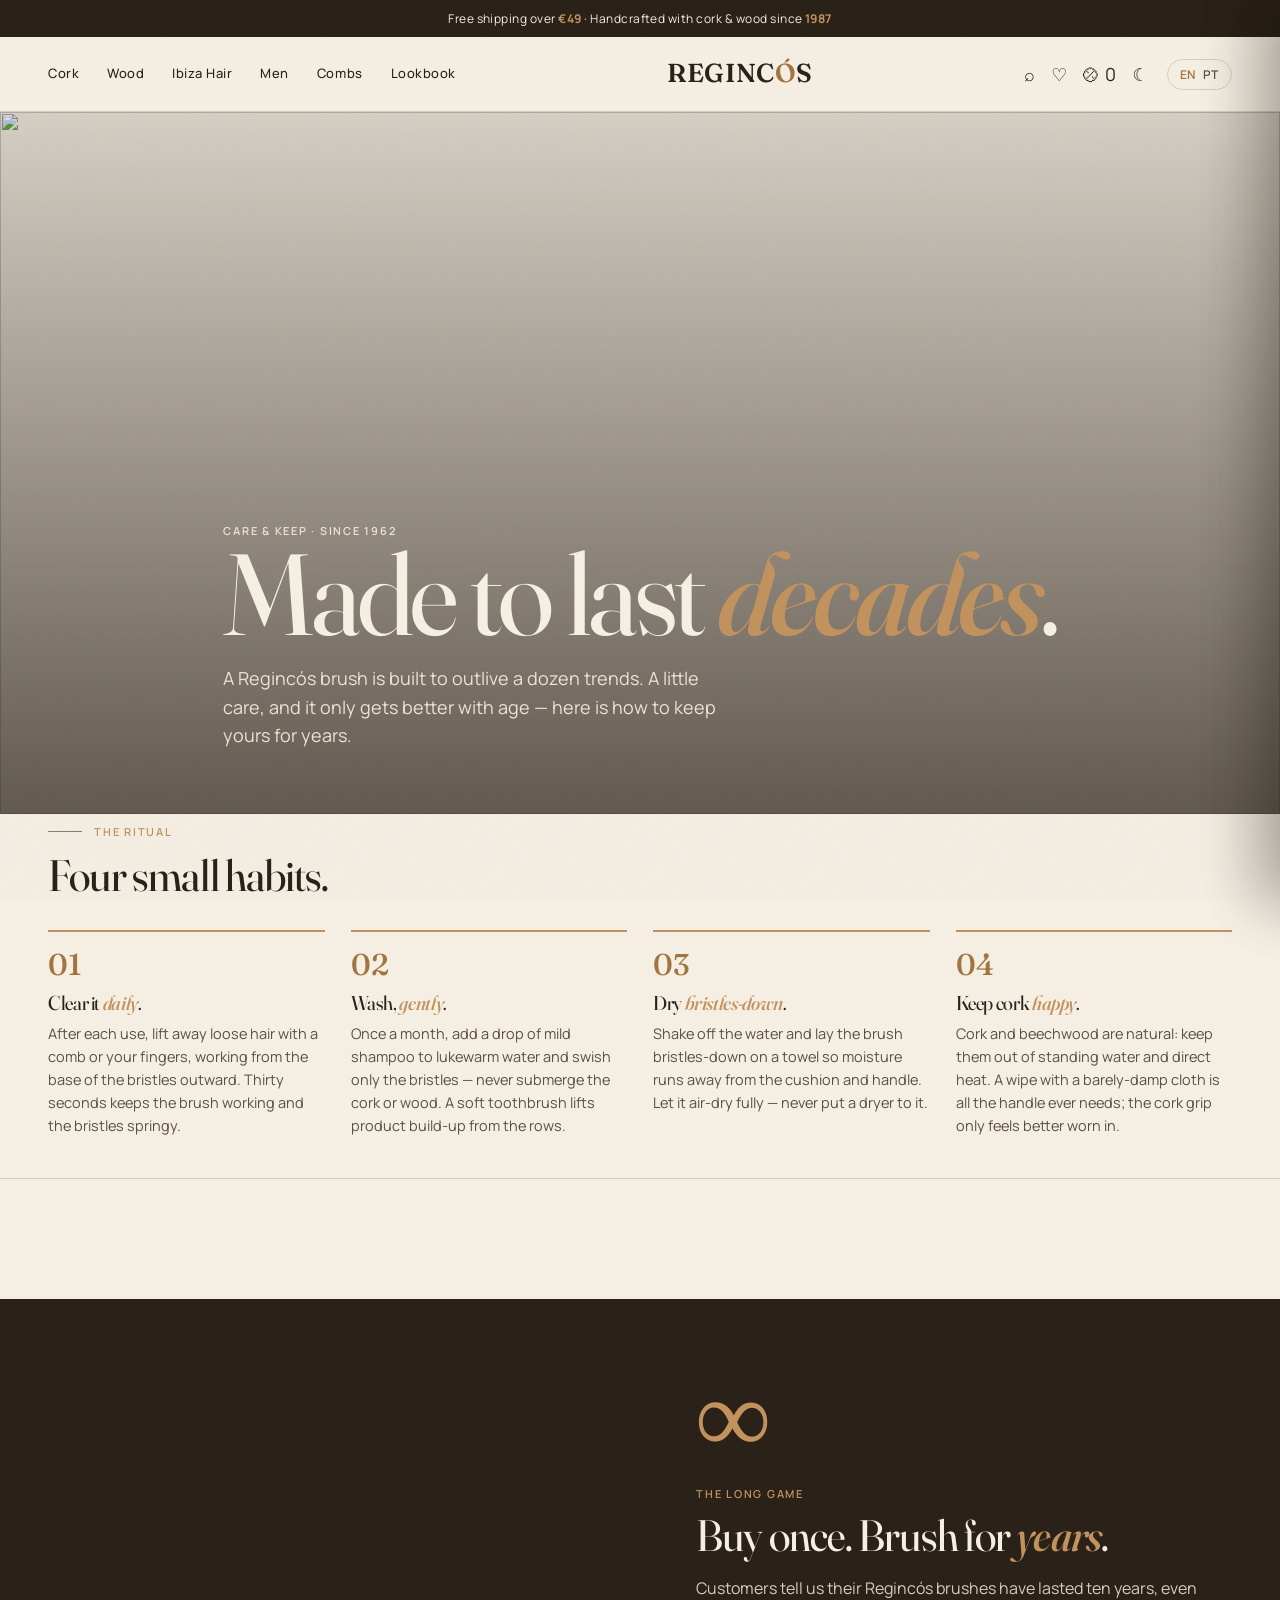
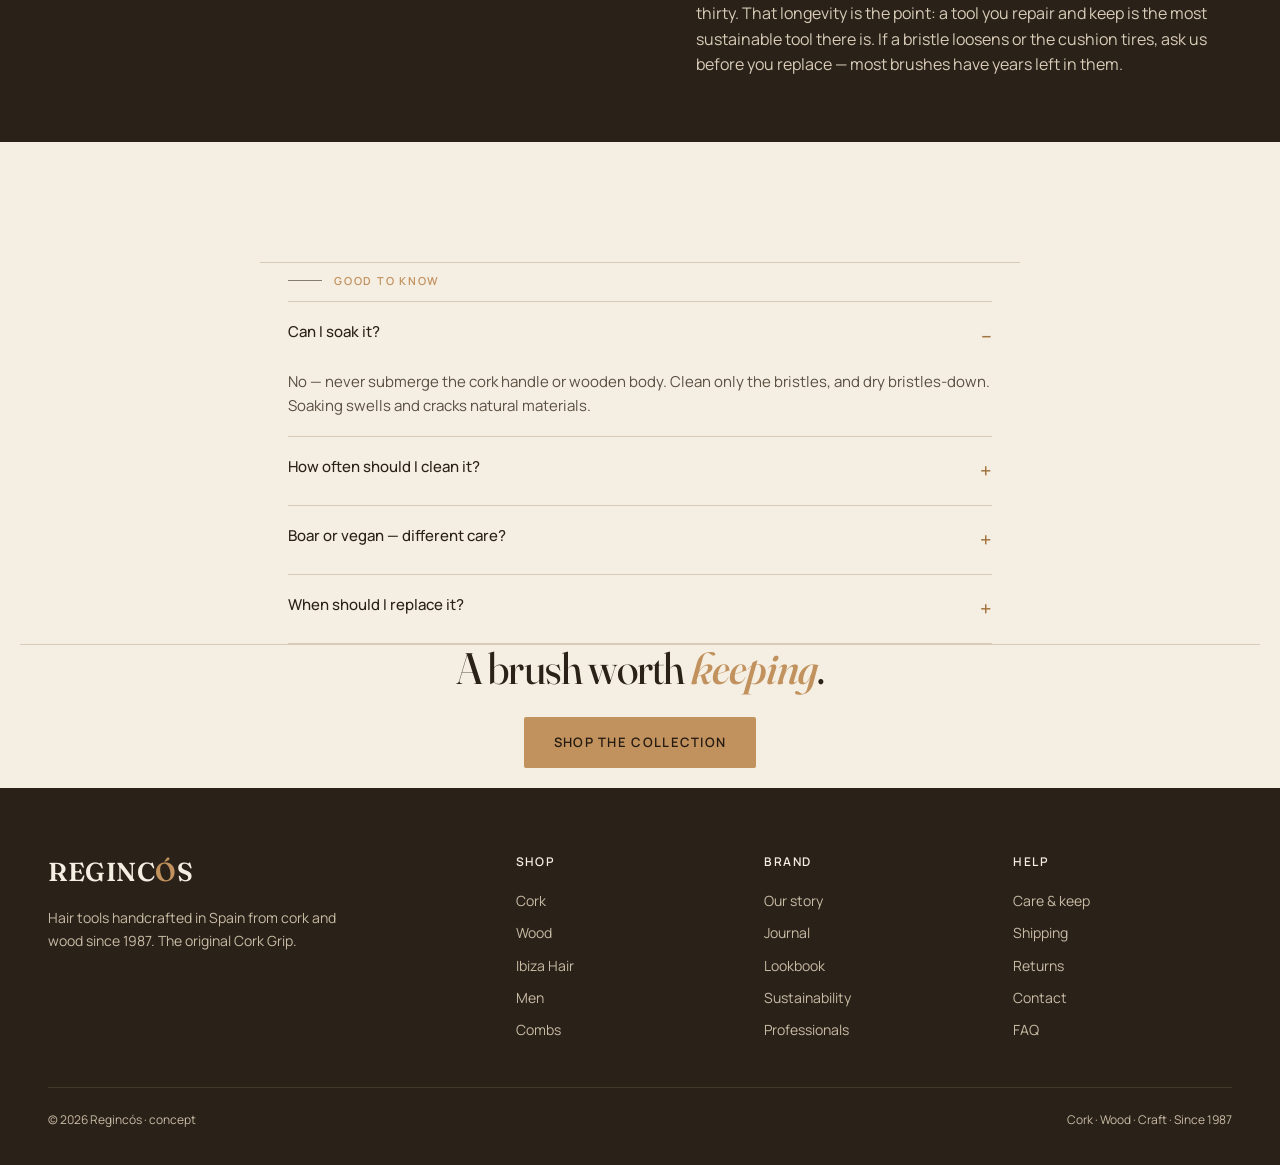
==== care.html @ febd50b4 "Care & keep page: longevity/care guide (cork & wood care, 4 steps, durability band, FAQ) EN/PT + Car" ====
<!DOCTYPE html>
<html lang="en">
<head>
<meta charset="UTF-8">
<meta name="viewport" content="width=device-width, initial-scale=1.0">
<meta name="description" content="How to care for a cork & wood Regincós brush so it lasts decades — daily cleaning, gentle washing, drying, and looking after natural cork and beechwood.">
<link rel="canonical" href="https://skorekclaude.github.io/reginco-store/care.html">
<link rel="icon" href="assets/favicon.svg" type="image/svg+xml">
<meta property="og:type" content="article">
<meta property="og:title" content="Care & keep — Regincós Hair">
<meta property="og:description" content="A little care, and a Regincós brush only gets better with age. How to keep yours for years.">
<meta property="og:image" content="https://www.regincoshair.com/cdn/shop/files/Regincos_2023-5.webp?width=1200">
<meta name="twitter:card" content="summary_large_image">
<title>Care &amp; keep — Regincós Hair</title>
<link rel="preconnect" href="https://fonts.googleapis.com">
<link rel="preconnect" href="https://fonts.gstatic.com" crossorigin>
<link href="https://fonts.googleapis.com/css2?family=Fraunces:opsz,wght@9..144,400;9..144,500;9..144,600&family=Manrope:wght@400;500;600&display=swap" rel="stylesheet">
<link rel="stylesheet" href="assets/style.css">
<script>try{var t=localStorage.getItem('rg_theme')||(matchMedia('(prefers-color-scheme:dark)').matches?'dark':'light');document.documentElement.setAttribute('data-theme',t);}catch(e){}</script>
</head>
<body>

<div class="topbar"><span data-i="topbar"></span></div>

<nav><div class="wrap nav">
  <div class="navlinks">
    <a href="collection.html" data-i="nav_cork">Cork</a><a href="collection.html" data-i="nav_wood">Wood</a><a href="collection.html">Ibiza Hair</a><a href="collection.html" data-i="nav_men">Men</a><a href="collection.html" data-i="nav_combs">Combs</a><a href="lookbook.html" data-i="nav_lookbook">Lookbook</a>
  </div>
  <a href="index.html" class="logo">REGINC<span>Ó</span>S</a>
  <div class="navright">
    <div class="navicons"><span title="search">⌕</span><span title="account">♡</span><span title="cart">⛒ 0</span><button type="button" class="themetoggle" aria-label="Tryb ciemny" title="Tryb ciemny">☾</button></div>
    <div class="lang"><a data-set="en" class="on">EN</a><a data-set="pt">PT</a></div>
  </div>
</div></nav>

<header class="story-hero care-hero">
  <img class="bg-fallback" src="https://www.regincoshair.com/cdn/shop/files/Regincos_2023-5.webp?width=1800" alt="" style="display:block">
  <div class="wrap inner">
    <div class="upper kick" data-i="care_kick"></div>
    <h1 class="serif" data-i="care_h1"></h1>
    <p data-i="care_sub"></p>
  </div>
</header>

<section class="wrap care-steps">
  <div class="upper eyebrow" style="color:var(--cork)" data-i="care_eye"></div>
  <div class="h2 serif" data-i="care_h2"></div>
  <div class="care-grid">
    <div class="care-card"><div class="care-num serif">01</div><div class="h2 serif pro-c-h" data-i="care_s1_h"></div><p data-i="care_s1_p"></p></div>
    <div class="care-card"><div class="care-num serif">02</div><div class="h2 serif pro-c-h" data-i="care_s2_h"></div><p data-i="care_s2_p"></p></div>
    <div class="care-card"><div class="care-num serif">03</div><div class="h2 serif pro-c-h" data-i="care_s3_h"></div><p data-i="care_s3_p"></p></div>
    <div class="care-card"><div class="care-num serif">04</div><div class="h2 serif pro-c-h" data-i="care_s4_h"></div><p data-i="care_s4_p"></p></div>
  </div>
</section>

<section><div class="split">
  <div class="img" style="background-image:url('https://www.regincoshair.com/cdn/shop/files/Regincos_2023-25.webp?width=1000')"></div>
  <div class="txt">
    <div class="stamp serif">∞</div>
    <div class="upper" style="color:var(--cork);margin:18px 0 10px" data-i="care_band_eye"></div>
    <div class="h2 serif" data-i="care_band_h"></div>
    <p data-i="care_band_p"></p>
  </div>
</div></section>

<section class="wrap care-faq">
  <div class="upper eyebrow" style="color:var(--cork)" data-i="care_faq_eye"></div>
  <div class="acc">
    <details open><summary data-i="care_q1"></summary><div class="body" data-i="care_q1a"></div></details>
    <details><summary data-i="care_q2"></summary><div class="body" data-i="care_q2a"></div></details>
    <details><summary data-i="care_q3"></summary><div class="body" data-i="care_q3a"></div></details>
    <details><summary data-i="care_q4"></summary><div class="body" data-i="care_q4a"></div></details>
  </div>
</section>

<section class="wrap story-cta">
  <div class="h2 serif" data-i="care_cta_h"></div>
  <a class="btn" href="collection.html" data-i="os_cta_btn"></a>
</section>

<footer><div class="wrap">
  <div class="fcols">
    <div>
      <div class="logo">REGINC<span style="color:var(--cork)">Ó</span>S</div>
      <p style="max-width:36ch;font-size:14px" data-i="f_tag"></p>
    </div>
    <div><h5 data-i="f_shop"></h5><a href="collection.html" data-i="nav_cork"></a><a href="collection.html" data-i="nav_wood"></a><a href="collection.html">Ibiza Hair</a><a href="collection.html" data-i="nav_men"></a><a href="collection.html" data-i="nav_combs"></a></div>
    <div><h5 data-i="f_brand"></h5><a href="our-story.html" data-i="sp_btn2"></a><a href="journal.html" data-i="f_journal"></a><a href="lookbook.html" data-i="nav_lookbook"></a><a href="sustainability.html" data-i="f_sust"></a><a href="professionals.html" data-i="f_pro"></a></div>
    <div><h5 data-i="f_help"></h5><a href="care.html" data-i="f_care"></a><a href="help.html#shipping" data-i="f_ship"></a><a href="help.html#returns" data-i="f_ret"></a><a href="help.html#contact" data-i="f_con"></a><a href="help.html#faq">FAQ</a></div>
  </div>
  <div class="fbot"><span>© 2026 Regincós · concept</span><span data-i="f_bot"></span></div>
</div></footer>

<script src="assets/catalog.js"></script>
<script src="assets/app.js"></script>
</body>
</html>
---- assets/style.css ----
:root{
  --paper:#F4EEE3; --paper2:#ECE3D4; --ink:#2A2118; --ink2:#5B4F40;
  --cork:#C2925E; --cork-d:#A2743F; --wood:#6F4E37; --sage:#7C7A5A; --line:#D8CCB8;
}
*{margin:0;padding:0;box-sizing:border-box}
body{background:var(--paper);color:var(--ink);font-family:'Manrope',system-ui,sans-serif;line-height:1.6;-webkit-font-smoothing:antialiased}
.serif{font-family:'Fraunces',Georgia,serif}
.wrap{max-width:1240px;margin:0 auto;padding:0 28px}
a{color:inherit;text-decoration:none}
img{display:block}
.upper{text-transform:uppercase;letter-spacing:.16em;font-size:11px;font-weight:600}
.btn{display:inline-block;background:var(--cork);color:#241a10;padding:15px 30px;font-weight:600;font-size:13px;letter-spacing:.1em;text-transform:uppercase;border-radius:2px;transition:.2s;cursor:pointer;border:none}
.btn:hover{background:var(--cork-d);color:var(--paper)}
.btn.ghost{background:transparent;color:var(--paper);border:1.5px solid rgba(244,238,227,.6)}
.btn.dark{background:var(--ink);color:var(--paper)}.btn.dark:hover{background:#15100b}
.btn.block{display:block;width:100%;text-align:center}
.h2{font-family:'Fraunces';font-weight:500;font-size:clamp(28px,4vw,44px);line-height:1.08;letter-spacing:-.01em}
.eyebrow{color:var(--cork-d);margin-bottom:12px}
.lead{color:var(--ink2);max-width:56ch;margin-top:14px;font-size:17px}
/* top bar + nav */
.topbar{background:var(--ink);color:var(--paper);text-align:center;font-size:12px;letter-spacing:.04em;padding:9px 12px}
.topbar b{color:var(--cork)}
nav{position:sticky;top:0;z-index:30;background:rgba(244,238,227,.9);backdrop-filter:blur(10px);border-bottom:1px solid var(--line)}
.nav{display:flex;align-items:center;justify-content:space-between;height:74px}
.logo{font-family:'Fraunces';font-weight:600;font-size:26px;letter-spacing:.02em}
.logo span{color:var(--cork-d)}
.navlinks{display:flex;gap:28px}
.navlinks a{font-size:13px;font-weight:500;letter-spacing:.04em;padding:6px 0;border-bottom:1.5px solid transparent;transition:.2s}
.navlinks a:hover{border-color:var(--cork)}
.navright{display:flex;align-items:center;gap:18px}
.navicons{display:flex;gap:16px;font-size:18px;cursor:pointer}
.lang{display:flex;gap:7px;font-size:12px;font-weight:600;letter-spacing:.05em;border:1px solid var(--line);border-radius:20px;padding:5px 12px}
.lang a{color:var(--ink2);cursor:pointer}.lang a.on{color:var(--cork-d)}
/* footer */
footer{background:var(--ink);color:#C9BCA6;padding:64px 0 36px;margin-top:20px}
.fcols{display:grid;grid-template-columns:2fr 1fr 1fr 1fr;gap:30px}
footer .logo{color:var(--paper);margin-bottom:14px}
footer h5{color:var(--paper);font-size:12px;letter-spacing:.12em;text-transform:uppercase;margin-bottom:14px;font-weight:600}
footer a{display:block;font-size:14px;padding:5px 0;color:#C9BCA6}
footer a:hover{color:var(--cork)}
.fbot{border-top:1px solid #44382b;margin-top:40px;padding-top:22px;font-size:12px;display:flex;justify-content:space-between;flex-wrap:wrap;gap:10px}
/* product card (shared) */
.prod .ph{aspect-ratio:1;background:var(--paper2);border-radius:8px;overflow:hidden;position:relative}
.prod .ph img{width:100%;height:100%;object-fit:cover;transition:.4s}
.prod:hover .ph img{transform:scale(1.04)}
.prod .tag{position:absolute;top:12px;left:12px;background:var(--cork);color:#241a10;font-size:10px;font-weight:600;letter-spacing:.08em;text-transform:uppercase;padding:5px 9px;border-radius:2px;z-index:2}
.prod h4{font-family:'Fraunces';font-weight:500;font-size:18px;margin-top:14px}
.prod .px{color:var(--ink2);font-size:15px;margin-top:2px}
.prod .ph .add{position:absolute;left:12px;right:12px;bottom:12px;background:rgba(42,33,24,.9);color:var(--paper);text-align:center;padding:11px;font-size:12px;font-weight:600;letter-spacing:.08em;text-transform:uppercase;border-radius:3px;opacity:0;transform:translateY(8px);transition:.25s}
.prod:hover .ph .add{opacity:1;transform:none}
/* ===== HOME ===== */
.hero{position:relative;min-height:80vh;display:flex;align-items:flex-end;overflow:hidden}
.hero img.bg{position:absolute;inset:0;width:100%;height:100%;object-fit:cover;z-index:0}
.hero::after{content:"";position:absolute;inset:0;background:linear-gradient(180deg,rgba(42,33,24,.05),rgba(42,33,24,.55));z-index:1}
.hero .inner{position:relative;z-index:2;color:var(--paper);padding:0 0 64px}
.hero .kick{color:var(--cork);margin-bottom:14px}
.hero h1{font-family:'Fraunces';font-weight:500;font-size:clamp(40px,7vw,82px);line-height:1.02;letter-spacing:-.01em;max-width:15ch}
.hero p{max-width:48ch;margin:18px 0 26px;font-size:17px;color:#EDE3D2}
.hero .btn.ghost{margin-left:10px}
.values{background:var(--ink);color:var(--paper);display:flex;justify-content:center;gap:54px;padding:16px;flex-wrap:wrap;font-size:12px;letter-spacing:.1em;text-transform:uppercase}
.values span{color:#C9BCA6}.values b{color:var(--cork);font-weight:600}
section{padding:84px 0}
.bento{display:grid;grid-template-columns:repeat(4,1fr);grid-auto-rows:200px;gap:14px;margin-top:40px}
.cell{position:relative;border-radius:8px;overflow:hidden;background:var(--paper2);display:flex;align-items:flex-end;cursor:pointer}
.cell img{position:absolute;inset:0;width:100%;height:100%;object-fit:cover;transition:transform .5s ease}
.cell:hover img{transform:scale(1.05)}
.cell::after{content:"";position:absolute;inset:0;background:linear-gradient(180deg,transparent 38%,rgba(42,33,24,.62))}
.cell .lbl{position:relative;z-index:2;color:var(--paper);padding:18px 20px}
.cell .lbl .t{font-family:'Fraunces';font-size:22px;font-weight:500}
.cell .lbl .s{font-size:12px;color:#E2D6C2;letter-spacing:.06em}
.c-wide{grid-column:span 2}.c-tall{grid-row:span 2}
.split{display:grid;grid-template-columns:1fr 1fr;background:var(--ink);color:var(--paper);border-radius:10px;overflow:hidden}
.split .img{min-height:440px;background-size:cover;background-position:center}
.split .txt{padding:64px 56px;display:flex;flex-direction:column;justify-content:center}
.split .txt .h2{color:var(--paper)}
.split .txt p{color:#D8CCB8;margin-top:16px;font-size:16px}
.split .stamp{font-family:'Fraunces';font-size:64px;color:var(--cork);font-weight:500;line-height:1}
.grid4{display:grid;grid-template-columns:repeat(4,1fr);gap:20px;margin-top:40px}
.b2b{background:var(--cork);color:#2a1c0e;border-radius:10px;padding:54px 56px;display:flex;align-items:center;justify-content:space-between;gap:30px;flex-wrap:wrap}
.b2b .h2{color:#2a1c0e}
/* ===== COLLECTION ===== */
.collhero{position:relative;background:var(--ink);color:var(--paper);padding:60px 0;overflow:hidden}
.collhero .img{position:absolute;inset:0;width:100%;height:100%;object-fit:cover;opacity:.32;z-index:0}
.collhero .wrap{position:relative;z-index:2}
.collhero .crumb{font-size:12px;letter-spacing:.08em;color:#C9BCA6;margin-bottom:14px}
.collhero .crumb a:hover{color:var(--cork)}
.collhero h1{font-family:'Fraunces';font-weight:500;font-size:clamp(30px,5vw,52px)}
.collhero p{color:#D8CCB8;max-width:50ch;margin-top:10px}
.toolbar{display:flex;align-items:center;justify-content:space-between;gap:14px;flex-wrap:wrap;padding:24px 0;border-bottom:1px solid var(--line)}
.chips{display:flex;gap:9px;flex-wrap:wrap}
.chip{font-size:13px;font-weight:500;padding:8px 16px;border:1px solid var(--line);border-radius:20px;cursor:pointer;transition:.18s;background:transparent;color:var(--ink2)}
.chip:hover{border-color:var(--cork)}
.chip.on{background:var(--ink);color:var(--paper);border-color:var(--ink)}
.sort{font-size:13px;color:var(--ink2);display:flex;align-items:center;gap:8px}
.sort select{font-family:inherit;font-size:13px;padding:8px 12px;border:1px solid var(--line);border-radius:6px;background:var(--paper);color:var(--ink);cursor:pointer}
.pgrid{display:grid;grid-template-columns:repeat(4,1fr);gap:22px;margin:36px 0}
.loadwrap{text-align:center;padding:10px 0 30px}
/* ===== PRODUCT ===== */
.pdp{display:grid;grid-template-columns:1.05fr .95fr;gap:54px;padding-top:34px}
.crumb{font-size:12px;letter-spacing:.06em;color:var(--ink2);padding:22px 0 0}
.crumb a:hover{color:var(--cork-d)}
.gallery .main{aspect-ratio:1;background:var(--paper2);border-radius:10px;overflow:hidden}
.gallery .main img{width:100%;height:100%;object-fit:cover}
.thumbs{display:flex;gap:12px;margin-top:12px}
.thumbs img{width:74px;height:74px;object-fit:cover;border-radius:6px;border:2px solid transparent;cursor:pointer;background:var(--paper2)}
.thumbs img.on{border-color:var(--cork)}
.pinfo .kick{color:var(--cork-d);margin-bottom:10px}
.pinfo h1{font-family:'Fraunces';font-weight:500;font-size:clamp(28px,3.4vw,40px);line-height:1.06}
.stars{color:var(--cork);font-size:14px;margin:10px 0;letter-spacing:2px}
.stars span{color:var(--ink2);letter-spacing:0;margin-left:8px}
.price{font-size:26px;font-weight:600;margin:6px 0 4px}
.pdesc{color:var(--ink2);margin:18px 0;font-size:16px}
.opt{margin:22px 0}
.opt .lab{font-size:12px;font-weight:600;letter-spacing:.08em;text-transform:uppercase;color:var(--ink2);margin-bottom:10px}
.opt .row{display:flex;gap:10px;flex-wrap:wrap}
.opt button{font-family:inherit;font-size:14px;padding:11px 18px;border:1px solid var(--line);border-radius:6px;background:var(--paper);color:var(--ink);cursor:pointer;transition:.15s}
.opt button:hover{border-color:var(--cork)}
.opt button.on{border-color:var(--ink);background:var(--ink);color:var(--paper)}
.buyrow{display:flex;gap:12px;margin:26px 0 12px}
.qty{display:flex;align-items:center;border:1px solid var(--line);border-radius:6px;overflow:hidden}
.qty button{width:44px;height:50px;border:none;background:var(--paper);font-size:18px;cursor:pointer;color:var(--ink)}
.qty span{width:44px;text-align:center;font-weight:600}
.buyrow .btn{flex:1;height:50px;display:flex;align-items:center;justify-content:center}
.pronote{background:var(--paper2);border-radius:8px;padding:14px 18px;font-size:14px;color:var(--ink2);margin:8px 0 22px}
.pronote b{color:var(--cork-d)}
.acc{border-top:1px solid var(--line)}
.acc details{border-bottom:1px solid var(--line)}
.acc summary{list-style:none;cursor:pointer;padding:18px 0;font-weight:500;display:flex;justify-content:space-between;font-size:15px}
.acc summary::-webkit-details-marker{display:none}
.acc summary::after{content:"+";color:var(--cork-d);font-size:20px}
.acc details[open] summary::after{content:"–"}
.acc .body{padding:0 0 18px;color:var(--ink2);font-size:15px}
.trust{display:flex;gap:24px;flex-wrap:wrap;margin-top:18px;font-size:13px;color:var(--ink2)}
.trust span{display:flex;align-items:center;gap:7px}.trust b{color:var(--cork-d);font-size:16px}
@media(max-width:900px){
  .bento{grid-template-columns:repeat(2,1fr)}.split,.fcols{grid-template-columns:1fr}
  .grid4,.pgrid{grid-template-columns:1fr 1fr}.navlinks{display:none}
  .pdp{grid-template-columns:1fr;gap:30px}
}

/* ============================================================
   EDITORIAL UPGRADE 2026 — typografia / ruch / micro-interakcje
   Research-driven: optyczna typografia Fraunces, hover-lift,
   scroll-reveal (natywny view-timeline, off-main-thread).
   Szanuje prefers-reduced-motion; fallback = treść widoczna.
   ============================================================ */

/* — Optyczna typografia + dramatyczniejszy hero — */
.serif,.h2,.hero h1,.logo,.cell .lbl .t,.prod h4,.pinfo h1,.collhero h1,.split .stamp{font-optical-sizing:auto}
.hero{min-height:88vh}
.hero h1{font-size:clamp(48px,8.4vw,112px);line-height:.95;letter-spacing:-.028em;font-weight:430;max-width:14ch;text-wrap:balance;font-variation-settings:"opsz" 144}
.hero h1 em{font-style:italic;font-weight:520;color:var(--cork)}
.hero .kick{font-size:12px;letter-spacing:.24em}
.h2,.collhero h1,.pinfo h1{text-wrap:balance}
.split .stamp{font-size:clamp(64px,9vw,104px)}

/* — Hover: lift + cień (podniesienie istniejącego zoomu) — */
.cell{transition:transform .5s cubic-bezier(.2,.7,.2,1),box-shadow .5s}
.cell:hover{transform:translateY(-5px);box-shadow:0 22px 46px -20px rgba(42,33,24,.55)}
.cell:hover img{transform:scale(1.07)}
.prod .ph{transition:transform .45s cubic-bezier(.2,.7,.2,1),box-shadow .45s}
.prod:hover .ph{transform:translateY(-5px);box-shadow:0 20px 42px -22px rgba(42,33,24,.5)}
.btn{transition:background .2s,color .2s,transform .2s,box-shadow .2s}
.btn:not(.ghost):hover{transform:translateY(-2px);box-shadow:0 12px 24px -10px rgba(162,116,63,.75)}
.chip:hover,.opt button:hover{transform:translateY(-1px)}
/* animowany underline w nav (zamiast twardej krawędzi) */
.navlinks a{position:relative;border-bottom-color:transparent!important}
.navlinks a::after{content:"";position:absolute;left:0;right:100%;bottom:0;height:1.5px;background:var(--cork);transition:right .3s cubic-bezier(.2,.7,.2,1)}
.navlinks a:hover::after{right:0}

/* — Scroll-reveal: natywny view-timeline (off-main-thread) — */
@media (prefers-reduced-motion:no-preference){
  @supports (animation-timeline:view()){
    .bento .cell,.grid4 .prod,.split,.b2b,
    section > .eyebrow,section > .h2,section > .lead{
      animation:reveal-up both linear;
      animation-timeline:view();
      animation-range:entry 4% entry 90%;
    }
  }
  /* wejście hero przy starcie (lekki stagger) */
  .hero .inner > *{animation:hero-in .9s cubic-bezier(.2,.7,.2,1) both}
  .hero .kick{animation-delay:.04s}
  .hero h1{animation-delay:.12s}
  .hero p{animation-delay:.24s}
  .hero .inner > .btn{animation-delay:.34s}
}
@keyframes reveal-up{from{opacity:0;transform:translateY(36px)}to{opacity:1;transform:none}}
@keyframes hero-in{from{opacity:0;transform:translateY(20px)}to{opacity:1;transform:none}}

/* ============================================================
   HIGH-CONTRAST EDITORIAL 2026 — kierunek wybrany przez panel (8.8)
   + szczepienia: dark mode warm-charcoal, sage focus, ziarno
   analogowe, SOFT/WONK na hero em. Ewolucja tokenow — bez nowych
   kolorow ani fontow. prefers-reduced-motion respektowane.
   ============================================================ */

/* — przestrzen + rytm magazynowy — */
:root{--gap:28px;--section-y:clamp(84px,11vw,120px)}
section{padding:var(--section-y) 0}
section+section{border-top:1px solid var(--line)}
.bento,.grid4,.pgrid{gap:var(--gap)}

/* — oversized, LEKKI display (couture, nie bold) — */
.hero{min-height:92vh}
.hero h1{font-size:clamp(56px,9vw,150px);font-weight:410;line-height:.92;letter-spacing:-.03em;font-variation-settings:"opsz" 144,"SOFT" 4,"WONK" 1}
.h2,.collhero h1,.pinfo h1{font-weight:420;letter-spacing:-.018em;font-variation-settings:"opsz" 144}

/* — JEDEN akcent: kursywa cork <em> wszedzie (rzadkosc = couture) — */
.hero h1 em,.h2 em,.collhero h1 em,.pinfo h1 em,.serif em{font-style:italic;font-weight:520;color:var(--cork)}
.hero h1 em{font-variation-settings:"opsz" 144,"SOFT" 8,"WONK" 1}

/* — racjonowanie koloru: eyebrow -> ink + kreska; tag -> hairline — */
.eyebrow,.pinfo .kick{color:var(--ink2);display:inline-flex;align-items:center;gap:12px}
.eyebrow::before,.pinfo .kick::before{content:"";width:34px;height:1px;background:var(--ink);opacity:.55}
.hero .kick{color:var(--paper)}
.prod .tag{background:transparent;color:var(--ink);border:1px solid var(--line);border-radius:0;letter-spacing:.14em}
.split .stamp{color:var(--cork);font-style:italic}

/* — kwadratowe kadry (koniec miekkich rogow) + plate-captions — */
.cell,.prod .ph,.gallery .main,.split,.b2b{border-radius:0}
.prod h4{font-weight:420;font-variation-settings:"opsz" 18;letter-spacing:.005em}

/* — cena czytana pierwsza (graft: modern-craft) — */
.prod .px,.price{color:var(--ink);font-variant-numeric:tabular-nums;font-weight:600}

/* — jedno glowne CTA; drugie hero -> link tekstowy — */
.hero .btn.ghost{background:none;border:none;padding:15px 0;color:var(--paper);border-bottom:1px solid currentColor;border-radius:0;margin-left:28px}

/* — b2b: kolory eyebrow/p przez klasy (zamiast inline) — by dzialal dark — */
.b2b .upper{color:#5b3c1c}
.b2b p{color:#4a3215}

/* — sage focus ring (a11y, oba tryby) — */
a:focus-visible,button:focus-visible,summary:focus-visible,.btn:focus-visible,.opt button:focus-visible,.thumbs img:focus-visible,.thumb:focus-visible{outline:2px solid var(--sage);outline-offset:3px;border-radius:2px}

/* — przelacznik motywu w nav — */
.themetoggle{background:none;border:none;font:inherit;font-size:18px;line-height:1;padding:0;cursor:pointer;color:inherit}

/* — ziarno analogowe (graft: warm-heritage) — fixed, nieanimowane.
     UWAGA: nav celowo POMINIETY (ma position:sticky;z-index:30). */
body{position:relative}
body::before{content:"";position:fixed;inset:0;z-index:1;pointer-events:none;opacity:.05;mix-blend-mode:multiply;background-image:url("data:image/svg+xml,%3Csvg xmlns='http://www.w3.org/2000/svg' width='160' height='160'%3E%3Cfilter id='n'%3E%3CfeTurbulence type='fractalNoise' baseFrequency='.9' numOctaves='2' stitchTiles='stitch'/%3E%3C/filter%3E%3Crect width='100%25' height='100%25' filter='url(%23n)'/%3E%3C/svg%3E")}
.topbar,.hero,.values,section,footer{position:relative;z-index:2}

/* ============================================================
   DARK MODE — "warm-charcoal gallery wall" (graft: modern-craft)
   <html data-theme="dark">. Zachowuje tozsamosc cork/wood.
   ============================================================ */
[data-theme="dark"]{--paper:#1A1714;--paper2:#231F1A;--ink:#EDE6D8;--ink2:#B7AB97;--cork:#D2A36C;--cork-d:#B9854D;--wood:#B98C66;--sage:#A7A580;--line:#3A332B;--surface:#231F1A;--surface-2:#2C2720;--glow:rgba(167,165,128,.16);color-scheme:dark}
[data-theme="dark"] body{background:var(--paper);color:var(--ink)}
[data-theme="dark"] nav{background:rgba(26,23,20,.82);border-bottom-color:var(--line)}
[data-theme="dark"] .topbar,[data-theme="dark"] footer,[data-theme="dark"] .values,[data-theme="dark"] .split,[data-theme="dark"] .collhero{background:var(--surface);color:var(--ink)}
[data-theme="dark"] footer a,[data-theme="dark"] .values span{color:var(--ink2)}
[data-theme="dark"] footer h5,[data-theme="dark"] footer .logo{color:var(--ink)}
[data-theme="dark"] .fbot{border-top-color:var(--line)}
[data-theme="dark"] .split .txt .h2,[data-theme="dark"] .split .txt p{color:var(--ink)}
[data-theme="dark"] .b2b{background:var(--surface-2);color:var(--ink)}
[data-theme="dark"] .b2b .h2,[data-theme="dark"] .b2b .upper,[data-theme="dark"] .b2b p{color:var(--ink)}
[data-theme="dark"] .btn{background:var(--cork);color:#1A1714}
[data-theme="dark"] .btn:hover{background:#E6B57C;color:#1A1714}
[data-theme="dark"] .prod .ph,[data-theme="dark"] .cell,[data-theme="dark"] .gallery .main,[data-theme="dark"] .pronote,[data-theme="dark"] .thumbs img{background:var(--paper2)}
/* tekst nad zdjeciami zostaje kremowy niezaleznie od motywu */
[data-theme="dark"] .hero .inner,[data-theme="dark"] .hero .kick,[data-theme="dark"] .hero .btn.ghost,[data-theme="dark"] .cell .lbl{color:#F1E9DB}
/* hero scrim glebszy + sage glow */
[data-theme="dark"] .hero::after{background:radial-gradient(120% 90% at 18% 100%,var(--glow),transparent 60%),linear-gradient(180deg,rgba(0,0,0,.18),rgba(0,0,0,.62))}
[data-theme="dark"] body::before{opacity:.045;mix-blend-mode:screen}

/* ===== COLLECTION — editorial parity (kroki 5-6) ===== */
.collhero{padding:var(--section-y) 0 72px}
.collhero h1{font-size:clamp(40px,6.6vw,84px);line-height:.97;letter-spacing:-.022em;font-weight:420;font-variation-settings:"opsz" 144;text-wrap:balance;max-width:16ch}
.collhero .img{opacity:.28}
.collhero::after{content:"";position:absolute;inset:0;background:linear-gradient(180deg,rgba(42,33,24,.1),rgba(42,33,24,.6));z-index:1}
.collhero .wrap{position:relative;z-index:2}
.collhero .kick{font-size:12px;letter-spacing:.24em;margin-bottom:12px;color:#EDE3D2}
.collcount{font-size:13px;color:#C9BCA6;letter-spacing:.04em;margin-top:16px}
.collcount b{color:var(--cork)}
.empty{text-align:center;padding:64px 0 40px;color:var(--ink2)}
.empty .serif{font-size:clamp(22px,3vw,30px);color:var(--ink);margin-bottom:8px}
.pgrid .prod.show{animation:reveal-up .45s cubic-bezier(.2,.7,.2,1) both}
@media (prefers-reduced-motion:no-preference){
  .collhero .wrap > *{animation:hero-in .8s cubic-bezier(.2,.7,.2,1) both}
  .collhero h1{animation-delay:.1s}.collhero p{animation-delay:.2s}.collhero .collcount{animation-delay:.28s}
  @supports (animation-timeline:view()){
    .pgrid .prod,.toolbar{animation:reveal-up both linear;animation-timeline:view();animation-range:entry 2% entry 86%}
    .pgrid .prod:nth-child(2){animation-delay:.04s}.pgrid .prod:nth-child(3){animation-delay:.08s}.pgrid .prod:nth-child(4){animation-delay:.12s}
  }
}

/* ===== PRODUCT — editorial PDP (kroki 8-11) ===== */
.pinfo h1{font-size:clamp(34px,4.4vw,60px);line-height:1;letter-spacing:-.022em;font-weight:420;font-variation-settings:"opsz" 144;text-wrap:balance}
.price{font-size:32px;display:flex;align-items:baseline;gap:12px;flex-wrap:wrap}
.price .was{font-size:18px;color:var(--ink2);text-decoration:line-through;font-weight:500}
.price .save{font-size:11px;font-weight:600;letter-spacing:.08em;text-transform:uppercase;color:var(--cork-d);border:1px solid var(--line);border-radius:0;padding:4px 10px}
.stock{display:flex;align-items:center;gap:8px;font-size:13px;color:var(--sage);margin:8px 0 0}
.stock b{width:8px;height:8px;border-radius:50%;background:var(--sage);display:inline-block}
@media(min-width:901px){.pinfo{position:sticky;top:96px;align-self:start}}
.stickybar{position:fixed;left:0;right:0;bottom:0;z-index:40;background:rgba(244,238,227,.96);backdrop-filter:blur(10px);border-top:1px solid var(--line);transform:translateY(110%);transition:transform .3s cubic-bezier(.2,.7,.2,1)}
.stickybar.show{transform:none}
.stickybar .wrap{display:flex;align-items:center;justify-content:space-between;gap:18px;height:68px}
.stickybar .sb-name{font-size:18px}
.stickybar .sb-price{font-weight:600;font-variant-numeric:tabular-nums;margin-left:10px}
.stickybar .btn{padding:12px 26px}
[data-theme="dark"] .stickybar{background:rgba(26,23,20,.94)}
.gallery .main img{transition:opacity .25s ease}
.gallery .main img.swapping{opacity:0}
@media (prefers-reduced-motion:reduce){.stickybar{transition:none}.gallery .main img{transition:none}}
@media (prefers-reduced-motion:no-preference){
  .pinfo > *{animation:hero-in .8s cubic-bezier(.2,.7,.2,1) both}
  .pinfo .kick{animation-delay:.04s}.pinfo h1{animation-delay:.1s}.pinfo .price{animation-delay:.18s}.pinfo .buyrow{animation-delay:.26s}
  @supports (animation-timeline:view()){
    .gallery,.pdp + section .split,.grid4 .prod{animation:reveal-up both linear;animation-timeline:view();animation-range:entry 4% entry 90%}
  }
}

/* ===== AI-flavored search overlay (krok 20) ===== */
.searchov{position:fixed;inset:0;z-index:60;background:rgba(20,17,13,.55);backdrop-filter:blur(6px);display:none;justify-content:center;align-items:flex-start;padding:13vh 24px 24px}
.searchov.open{display:flex}
.searchpanel{width:100%;max-width:760px;background:var(--paper);border:1px solid var(--line);box-shadow:0 30px 80px -30px rgba(0,0,0,.5);animation:reveal-up .3s cubic-bezier(.2,.7,.2,1) both}
.searchpanel .top{display:flex;align-items:center;gap:14px;padding:18px 22px;border-bottom:1px solid var(--line)}
.searchpanel .top .ic{font-size:22px;color:var(--ink2)}
.searchpanel input{flex:1;border:none;background:none;font-family:'Fraunces',Georgia,serif;font-size:clamp(20px,3vw,30px);color:var(--ink);outline:none;font-weight:420}
.searchpanel input::placeholder{color:var(--ink2);font-style:italic}
.searchpanel .close{background:none;border:1px solid var(--line);color:var(--ink2);font-size:12px;letter-spacing:.1em;text-transform:uppercase;padding:7px 11px;cursor:pointer}
.searchhint{padding:11px 22px;font-size:12px;color:var(--ink2);letter-spacing:.03em;border-bottom:1px solid var(--line)}
.searchres{max-height:46vh;overflow:auto;padding:8px 12px}
.searchres .sr{display:flex;align-items:center;gap:16px;padding:12px;color:inherit;border-bottom:1px solid var(--line)}
.searchres .sr:last-child{border-bottom:none}
.searchres .sr:hover{background:var(--paper2)}
.searchres .sr img{width:54px;height:54px;object-fit:cover;background:var(--paper2)}
.searchres .sr .nm{font-family:'Fraunces',Georgia,serif;font-size:17px}
.searchres .sr .pr{margin-left:auto;font-weight:600;font-variant-numeric:tabular-nums}
.searchres .none{padding:26px 12px;color:var(--ink2);text-align:center}

/* ===== UGC reviews (krok 19) ===== */
.reviews .rsum{display:flex;align-items:baseline;gap:12px;margin-top:18px;flex-wrap:wrap}
.reviews .ravg{font-family:'Fraunces',Georgia,serif;font-size:40px;font-weight:420;line-height:1}
.reviews .rstars{color:var(--cork);letter-spacing:2px}
.reviews .rcount{color:var(--ink2);font-size:14px}
.rbars{max-width:360px;margin:22px 0 6px;display:flex;flex-direction:column;gap:6px}
.rbar{display:flex;align-items:center;gap:10px;font-size:12px;color:var(--ink2)}
.rbar .rb-l{width:26px}
.rbar .rb-t{flex:1;height:6px;background:var(--paper2)}
.rbar .rb-t span{display:block;height:100%;background:var(--cork)}
.rbar .rb-n{width:18px;text-align:right}
.rgrid{display:grid;grid-template-columns:repeat(2,1fr);gap:22px;margin-top:28px}
.rcard{border:1px solid var(--line);padding:22px}
.rc-top{display:flex;align-items:center;gap:12px;margin-bottom:12px}
.rc-av{width:38px;height:38px;border-radius:50%;background:var(--ink);color:var(--paper);display:flex;align-items:center;justify-content:center;font-family:'Fraunces',Georgia,serif;font-size:16px;flex:none}
.rc-n{font-weight:600;font-size:14px}
.rc-loc{font-size:12px;color:var(--ink2)}
.rc-st{margin-left:auto;color:var(--cork);letter-spacing:1px;font-size:13px}
.rc-off{color:var(--line)}
.rc-b{color:var(--ink2);font-size:15px}
@media(max-width:900px){.rgrid{grid-template-columns:1fr}}

/* ===== delivery promise w buy-box (high-ROI: Coupang/JD speed=trust) ===== */
.shipline{display:flex;align-items:center;gap:9px;font-size:13.5px;color:var(--ink2);margin:4px 0 16px}
.shipline .dot{width:7px;height:7px;border-radius:50%;background:var(--sage);box-shadow:0 0 0 4px rgba(124,122,90,.18);flex:none}
.shipline b{color:var(--ink)}

/* ===== cross-document View Transitions (high-ROI: Temu MPA, app-like nav, bez SPA) ===== */
@view-transition{navigation:auto}
@media (prefers-reduced-motion:reduce){::view-transition-group(*),::view-transition-old(*),::view-transition-new(*){animation:none!important}}

/* ===== Find-your-brush quiz (high-ROI: Jones Road/Shein — discovery + email capture) ===== */
.quiz .qz-card{margin-top:36px;border:1px solid var(--line);background:var(--paper);max-width:720px}
.qz-prog{height:3px;background:var(--paper2)}
.qz-bar{display:block;height:100%;background:var(--cork);width:0;transition:width .4s cubic-bezier(.2,.7,.2,1)}
.qz-stage{padding:clamp(26px,4vw,40px) clamp(22px,3.4vw,36px)}
.qz-q{font-family:'Fraunces',Georgia,serif;font-size:clamp(24px,3.4vw,36px);font-weight:420;letter-spacing:-.015em;margin-bottom:24px;font-variation-settings:"opsz" 144}
.qz-opts{display:grid;grid-template-columns:1fr 1fr;gap:12px}
.qz-opt{text-align:left;padding:18px 20px;border:1px solid var(--line);background:var(--paper);color:var(--ink);font:inherit;font-size:16px;cursor:pointer;transition:.18s;display:flex;align-items:center;justify-content:space-between;gap:10px}
.qz-opt:hover{border-color:var(--cork);transform:translateY(-2px)}
.qz-opt::after{content:"→";color:var(--cork);opacity:0;transition:.18s}
.qz-opt:hover::after{opacity:1}
.qz-back{margin-top:22px;background:none;border:none;color:var(--ink2);font:inherit;font-size:13px;cursor:pointer;text-decoration:underline;text-underline-offset:3px}
.qz-result{display:grid;grid-template-columns:160px 1fr;gap:26px;align-items:center}
.qz-result img{width:160px;height:160px;object-fit:cover;background:var(--paper2)}
.qz-r-eye{color:var(--cork-d)}
.qz-r-name{font-family:'Fraunces',Georgia,serif;font-size:26px;margin:6px 0}
.qz-r-reason{color:var(--ink2);font-size:15px;margin-bottom:14px;max-width:46ch}
.qz-r-price{font-weight:600;font-variant-numeric:tabular-nums;margin-bottom:16px}
.qz-email{margin-top:28px;border-top:1px solid var(--line);padding-top:24px}
.qz-email h4{font-family:'Fraunces',Georgia,serif;font-weight:500;font-size:19px;margin-bottom:4px}
.qz-email p{color:var(--ink2);font-size:14px;margin-bottom:14px}
.qz-email-row{display:flex;gap:10px;flex-wrap:wrap}
.qz-email-row input{flex:1;min-width:200px;border:1px solid var(--line);background:var(--paper);color:var(--ink);padding:13px 16px;font:inherit;font-size:15px;outline:none}
.qz-email-row input:focus{border-color:var(--cork)}
.qz-done{color:var(--sage);font-weight:600;padding:6px 0}
@media(max-width:700px){.qz-opts{grid-template-columns:1fr}.qz-result{grid-template-columns:1fr}.qz-result img{width:120px;height:120px}}

/* fix: em na panelu b2b (tlo cork) NIE moze byc cork — dziedziczy kolor tekstu (akcent przez kursywe) */
.b2b .h2 em{color:inherit}

/* ===== Materials triptych (material-as-interface; makro AI-wideo) ===== */
.materials .mat-grid{display:grid;grid-template-columns:repeat(3,1fr);gap:var(--gap);margin-top:40px}
.mat-cell{position:relative;margin:0;aspect-ratio:3/4;overflow:hidden;background:var(--paper2)}
.mat-cell video{position:absolute;inset:0;width:100%;height:100%;object-fit:cover;z-index:0}
.mat-cell figcaption{position:relative;z-index:2;height:100%;display:flex;flex-direction:column;justify-content:flex-end;padding:22px;color:#F1E9DB;background:linear-gradient(180deg,transparent 52%,rgba(42,33,24,.68))}
.mat-n{font-family:'Fraunces',Georgia,serif;font-size:23px;font-variation-settings:"opsz" 40}
.mat-d{font-size:12px;letter-spacing:.06em;color:#E2D6C2;margin-top:3px}
@media(max-width:700px){.materials .mat-grid{grid-template-columns:1fr}}

/* ===== Bestsellers in motion (realne produkty, orbit-wideo) ===== */
.motion-grid{display:grid;grid-template-columns:repeat(auto-fill,minmax(190px,1fr));gap:var(--gap);margin-top:40px}
.mprod{display:block;color:inherit}
.mprod .mph{aspect-ratio:1;overflow:hidden;background:var(--paper2);position:relative;transition:transform .45s cubic-bezier(.2,.7,.2,1),box-shadow .45s}
.mprod .mph video{position:absolute;inset:0;width:100%;height:100%;object-fit:cover}
.mprod:hover .mph{transform:translateY(-5px);box-shadow:0 20px 42px -22px rgba(42,33,24,.5)}
.mprod h4{font-family:'Fraunces',Georgia,serif;font-weight:420;font-size:18px;margin-top:14px;font-variation-settings:"opsz" 18}
.mprod .px{color:var(--ink);font-weight:600;font-variant-numeric:tabular-nums;margin-top:2px}

/* ===== our-story (cinematic heritage chapter; high-ROI: Scout heritage-as-proof) ===== */
.story-hero{min-height:78vh;display:flex;align-items:flex-end;position:relative;overflow:hidden;z-index:2}
.story-hero img.bg{position:absolute;inset:0;width:100%;height:100%;object-fit:cover;z-index:0}
.story-hero::after{content:"";position:absolute;inset:0;background:linear-gradient(180deg,rgba(42,33,24,.15),rgba(42,33,24,.72));z-index:1}
.story-hero .inner{position:relative;z-index:2;color:var(--paper);padding:0 0 64px}
.story-hero .kick{color:#EDE3D2}
.story-hero h1{font-size:clamp(52px,9vw,128px);font-weight:410;line-height:.92;letter-spacing:-.03em;font-variation-settings:"opsz" 144;text-wrap:balance}
.story-hero p{max-width:46ch;margin-top:18px;font-size:18px;color:#EDE3D2}
.chapter{display:grid;grid-template-columns:1fr 1fr;gap:clamp(28px,5vw,72px);align-items:center}
.chapter .ch-img{aspect-ratio:4/5;background-size:cover;background-position:center;background-color:var(--paper2)}
.chapter.rev .ch-img{order:2}
.ch-num{font-family:'Fraunces',Georgia,serif;font-style:italic;color:var(--cork);font-size:22px;margin-bottom:10px}
.chapter p{color:var(--ink2);margin-top:16px;font-size:16px;max-width:46ch}
.story-cta{text-align:center}
.story-cta .h2{margin-bottom:24px}
[data-theme="dark"] .story-hero .inner,[data-theme="dark"] .story-hero .kick{color:#F1E9DB}
[data-theme="dark"] .story-hero::after{background:linear-gradient(180deg,rgba(0,0,0,.2),rgba(0,0,0,.7))}
@media(max-width:900px){.chapter{grid-template-columns:1fr}.chapter.rev .ch-img{order:0}}
@media (prefers-reduced-motion:no-preference){
  .story-hero .inner > *{animation:hero-in .9s cubic-bezier(.2,.7,.2,1) both}
  .story-hero h1{animation-delay:.1s}.story-hero p{animation-delay:.22s}
  @supports (animation-timeline:view()){
    .chapter .ch-img,.chapter .ch-txt{animation:reveal-up both linear;animation-timeline:view();animation-range:entry 6% entry 82%}
  }
}

/* ===== "complete the ritual" bundle (high-ROI: Amazon FBT / JD — AOV) ===== */
.bundle .bn-row{display:grid;grid-template-columns:1.4fr .9fr;gap:36px;margin-top:32px;align-items:center;border:1px solid var(--line);padding:clamp(22px,3vw,34px)}
.bn-items{display:flex;align-items:center;gap:14px;flex-wrap:wrap}
.bn-item{display:flex;align-items:center;gap:12px}
.bn-item img{width:64px;height:64px;object-fit:cover;background:var(--paper2)}
.bn-n{font-family:'Fraunces',Georgia,serif;font-size:15px}
.bn-p{font-size:13px;color:var(--ink2);font-variant-numeric:tabular-nums}
.bn-plus{color:var(--cork);font-size:20px}
.bn-was{color:var(--ink2);text-decoration:line-through;font-size:15px}
.bn-total{font-size:26px;font-weight:600;font-variant-numeric:tabular-nums;margin:4px 0 14px;display:flex;align-items:baseline;gap:10px;flex-wrap:wrap}
.bn-save{font-size:11px;font-weight:600;letter-spacing:.08em;text-transform:uppercase;color:var(--cork-d);border:1px solid var(--line);padding:4px 9px}
.bn-note{font-size:12.5px;color:var(--ink2);margin-top:10px}
.btn.block.added{background:var(--sage);color:#14110d}
@media(max-width:900px){.bundle .bn-row{grid-template-columns:1fr;gap:22px}}

/* ===== reviews filter-by-hair-type (high-ROI #2: Shein filter-by-fit) ===== */
.rfilters{display:flex;gap:8px;flex-wrap:wrap;margin:22px 0 4px}
.rchip{font-size:12.5px;font-weight:500;padding:7px 14px;border:1px solid var(--line);border-radius:20px;background:transparent;color:var(--ink2);cursor:pointer;transition:.15s}
.rchip:hover{border-color:var(--cork);transform:translateY(-1px)}
.rchip.on{background:var(--ink);color:var(--paper);border-color:var(--ink)}
.rcard{position:relative}
.rc-ht{display:inline-block;margin-top:12px;font-size:11px;letter-spacing:.1em;text-transform:uppercase;color:var(--cork-d);border:1px solid var(--line);padding:3px 9px}

/* ===== hero video (Veo 3 Fast — krok 16) ===== */
.hero video.bg{position:absolute;inset:0;width:100%;height:100%;object-fit:cover;z-index:0}
.hero img.bg-fallback{display:none;position:absolute;inset:0;width:100%;height:100%;object-fit:cover;z-index:0}
@media (prefers-reduced-motion:reduce){.hero video.bg{display:none}.hero img.bg-fallback{display:block}}

/* ===== 360 product viewer (Hedra I2V — orbit) ===== */
.gallery .main{position:relative}
.gallery .main .v360{position:absolute;inset:0;width:100%;height:100%;object-fit:cover;display:none}
.gallery .main.is360 #mainimg{visibility:hidden}
.gallery .main.is360 .v360{display:block}
.v360btn{position:absolute;top:12px;right:12px;z-index:3;background:rgba(244,238,227,.92);border:1px solid var(--line);color:var(--ink);font-size:11px;font-weight:600;letter-spacing:.12em;text-transform:uppercase;padding:8px 13px;cursor:pointer;backdrop-filter:blur(6px)}
.v360btn:hover{border-color:var(--cork)}
.v360btn.on{background:var(--ink);color:var(--paper);border-color:var(--ink)}
[data-theme="dark"] .v360btn{background:rgba(26,23,20,.9)}
/* ===== 3D / AR model-viewer ===== */
.gallery .main .mv3d{position:absolute;inset:0;width:100%;height:100%;display:none;background:var(--paper2);border-radius:inherit;z-index:2;--poster-color:transparent;--progress-bar-color:var(--cork)}
.gallery .main.is3d #mainimg{visibility:hidden}
.gallery .main.is3d .v360{display:none}
.gallery .main.is3d .mv3d{display:block}
.mv3dbtn{top:auto;bottom:12px;left:12px;right:auto;z-index:4}
.mv3dbtn.on{background:var(--ink);color:var(--paper);border-color:var(--ink)}
/* ===== collection: price-range chips + skeleton loaders ===== */
.toolbar-price{display:flex;align-items:center;gap:9px;flex-wrap:wrap;padding:16px 0 0}
.toolbar-price .pricelab{font-size:13px;color:var(--ink2);margin-right:4px}
.pchip{font-size:12.5px;font-weight:500;padding:7px 14px;border:1px solid var(--line);border-radius:20px;cursor:pointer;transition:.15s;background:transparent;color:var(--ink2);font-variant-numeric:tabular-nums}
.pchip:hover{border-color:var(--cork)}
.pchip.on{background:var(--cork);color:#241a10;border-color:var(--cork)}
.prod .ph.loading img{opacity:0}
.prod .ph.loading::after{content:"";position:absolute;inset:0;z-index:1;background:linear-gradient(100deg,var(--paper2) 20%,var(--line) 50%,var(--paper2) 80%);background-size:200% 100%;animation:shimmer 1.25s linear infinite}
@keyframes shimmer{0%{background-position:200% 0}100%{background-position:-200% 0}}
@media(prefers-reduced-motion:reduce){.prod .ph.loading::after{animation:none}.prod .ph.loading img{opacity:1}}
/* ===== full cart page (/cart) ===== */
.cartpage{padding:48px 0 80px}
.cartpage h1{font-size:clamp(30px,5vw,46px);font-weight:500;letter-spacing:-.01em;margin-bottom:30px}
.cp-grid{display:grid;grid-template-columns:1fr 360px;gap:48px;align-items:start}
.cp-items{display:flex;flex-direction:column}
.cp-item{display:grid;grid-template-columns:90px 1fr auto auto;gap:20px;align-items:center;padding:22px 0;border-bottom:1px solid var(--line)}
.cp-item img{width:90px;height:90px;object-fit:cover;border-radius:8px;background:var(--paper2)}
.cp-n{font-size:17px;font-weight:500;line-height:1.25}
.cp-v{font-size:13px;color:var(--ink2);margin-top:4px}
.cp-rm{background:none;border:none;font-size:12.5px;color:var(--ink2);cursor:pointer;text-decoration:underline;text-underline-offset:2px;padding:0;margin-top:10px}
.cp-rm:hover{color:var(--cork-d)}
.cp-qty{display:flex;align-items:center;border:1px solid var(--line);border-radius:22px;overflow:hidden}
.cp-qty button{background:none;border:none;width:32px;height:32px;cursor:pointer;font-size:16px;color:var(--ink2)}
.cp-qty button:hover{color:var(--ink)}
.cp-qty span{min-width:24px;text-align:center;font-size:14px;font-variant-numeric:tabular-nums}
.cp-p{font-size:16px;font-weight:600;white-space:nowrap;font-variant-numeric:tabular-nums;min-width:70px;text-align:right}
.cp-sum{background:var(--paper2);border:1px solid var(--line);border-radius:10px;padding:26px;position:sticky;top:98px}
.cp-ship{margin-bottom:6px}
.cp-row{display:flex;justify-content:space-between;align-items:baseline;font-size:15px;padding:16px 0;border-top:1px solid var(--line);margin-top:10px}
.cp-total{font-size:24px;font-weight:600;font-family:'Fraunces',Georgia,serif;font-variant-numeric:tabular-nums}
.cp-sum .btn{margin-top:8px}
.cp-cont{display:block;text-align:center;font-size:13px;color:var(--ink2);margin-top:14px;text-decoration:underline;text-underline-offset:2px}
.cp-cont:hover{color:var(--cork-d)}
.cp-note{font-size:11.5px;color:var(--ink2);text-align:center;margin-top:14px}
.cp-empty{text-align:center;padding:64px 20px;color:var(--ink2)}
.cp-empty p{margin-bottom:24px;font-size:16px}
@media(max-width:820px){.cp-grid{grid-template-columns:1fr;gap:26px}.cp-sum{position:static}.cp-item{grid-template-columns:70px 1fr auto;gap:14px;row-gap:6px}.cp-item img{width:70px;height:70px}.cp-p{grid-column:2/4;text-align:left;min-width:0}}
/* ===== our-story timeline band ===== */
.timeline{text-align:center}
.tl-row{display:grid;grid-template-columns:repeat(3,1fr);gap:30px;margin-top:36px}
.tl-item{padding:26px 22px 8px;border-top:2px solid var(--cork)}
.tl-y{font-size:clamp(30px,4vw,40px);font-weight:500;color:var(--cork-d);line-height:1;font-variant-numeric:tabular-nums}
.tl-item p{margin:12px auto 0;color:var(--ink2);font-size:15px;max-width:30ch}
@media(max-width:760px){.tl-row{grid-template-columns:1fr;gap:0}.tl-item{padding:22px 16px}}
/* ===== wishlist hearts (♡) ===== */
.prod .ph .wish{position:absolute;top:12px;right:12px;z-index:3;width:34px;height:34px;border-radius:50%;border:none;background:rgba(244,238,227,.92);color:var(--ink2);font-size:16px;line-height:1;cursor:pointer;display:flex;align-items:center;justify-content:center;transition:.2s;backdrop-filter:blur(4px)}
.prod .ph .wish:hover{color:var(--cork-d);transform:scale(1.08)}
[data-theme="dark"] .prod .ph .wish{background:rgba(26,23,20,.82)}
.wishbtn{position:relative;flex:0 0 auto;width:52px;border:1px solid var(--line);background:transparent;color:var(--ink2);font-size:18px;border-radius:3px;cursor:pointer;transition:.2s}
.wishbtn:hover{border-color:var(--cork);color:var(--cork-d)}
.wishbtn.on{border-color:#c0392b}
.wish.on{color:transparent}
.wish.on::after{content:"♥";position:absolute;inset:0;display:flex;align-items:center;justify-content:center;color:#c0392b}
.navicons [title="account"]{display:inline-block;position:relative}
.navicons [title="account"].haswish{color:var(--cork-d)}
.navicons [title="account"].haswish::after{content:attr(data-n);position:absolute;top:-7px;right:-10px;background:var(--cork);color:#241a10;font-size:9px;font-weight:700;min-width:14px;height:14px;border-radius:8px;display:flex;align-items:center;justify-content:center;padding:0 3px}
/* ===== trust / press strip (real stockists + rating) ===== */
.trust-strip{background:var(--ink);color:var(--paper);padding:34px 0}
[data-theme="dark"] .trust-strip{background:var(--surface);color:var(--ink)}
.trust-strip .ts-lead{text-align:center;font-size:11px;letter-spacing:.18em;text-transform:uppercase;color:var(--cork);margin-bottom:20px;font-weight:600}
.ts-row{display:flex;align-items:center;justify-content:center;gap:38px;flex-wrap:wrap}
.ts-item{color:inherit;font-family:'Fraunces',Georgia,serif;font-size:18px;display:flex;flex-direction:column;align-items:center;line-height:1.15;transition:.2s}
.ts-item span{font-family:'Manrope',system-ui,sans-serif;font-size:10px;letter-spacing:.12em;text-transform:uppercase;color:#A99B85;margin-top:4px}
.ts-item:hover{color:var(--cork)}
.ts-rating{display:flex;align-items:center;gap:8px;font-size:17px;font-weight:600;color:var(--cork)}
.ts-rating span{font-family:'Manrope',system-ui,sans-serif;font-size:12px;font-weight:500;color:#A99B85;letter-spacing:.02em}
@media(max-width:620px){.ts-row{gap:22px}.ts-item{font-size:16px}}
/* ===== Journal article page ===== */
.journal{padding-bottom:80px}
.jr-hero{max-width:820px;padding:56px 28px 0;text-align:center}
.jr-hero .eyebrow{justify-content:center;display:block}
.jr-hero h1{font-size:clamp(36px,6vw,66px);font-weight:410;line-height:1.03;letter-spacing:-.02em;margin:14px 0 22px;font-variation-settings:"opsz" 144;text-wrap:balance}
.jr-stand{font-size:19px;color:var(--ink2);max-width:62ch;margin:0 auto;line-height:1.6}
.jr-meta{font-size:12px;letter-spacing:.1em;text-transform:uppercase;color:var(--ink2);margin-top:20px}
.jr-body{max-width:720px;padding-top:8px}
.jr-fig{margin:40px 0}
.jr-img{aspect-ratio:16/9;background-size:cover;background-position:center;border-radius:8px;background-color:var(--paper2)}
.jr-body h2{font-family:'Fraunces',Georgia,serif;font-weight:500;font-size:clamp(24px,3.4vw,32px);letter-spacing:-.01em;margin:42px 0 14px}
.jr-body p{font-size:17px;line-height:1.75;color:var(--ink);margin-bottom:16px}
.jr-quote{font-family:'Fraunces',Georgia,serif;font-size:clamp(20px,3vw,26px);line-height:1.36;color:var(--cork-d);border-left:3px solid var(--cork);padding:4px 0 4px 22px;margin:26px 0;font-style:italic}
.jr-tag{display:inline-block;font-size:10px;font-weight:600;letter-spacing:.07em;text-transform:uppercase;padding:2px 7px;border-radius:3px;vertical-align:middle;margin-left:3px;white-space:nowrap}
.jr-tag.v{background:rgba(124,122,90,.2);color:var(--sage)}
.jr-tag.b{background:rgba(194,146,94,.2);color:var(--cork-d)}
.jr-tag.s,.jr-tag.c{background:var(--paper2);color:var(--ink2)}
.jr-ledger{margin:38px 0;padding:24px;border:1px solid var(--line);border-radius:8px;background:var(--paper2)}
.jr-ledger div{font-size:14.5px;line-height:1.6;color:var(--ink2);margin-bottom:10px}
.jr-ledger div:last-child{margin-bottom:0}
.jr-sources{margin-top:38px;border-top:1px solid var(--line);padding-top:22px}
.jr-sources h3{font-size:12px;letter-spacing:.12em;text-transform:uppercase;color:var(--ink2);margin-bottom:10px}
.jr-sources p{font-size:13.5px;line-height:1.9;color:var(--ink2)}
.jr-sources a,.jr-body a{color:var(--cork-d);text-decoration:underline;text-underline-offset:2px}
.jr-sources a:hover,.jr-body a:hover{color:var(--cork)}
.jr-cta{text-align:center;margin-top:44px}
@media(max-width:600px){.jr-body p{font-size:16px}.jr-hero{padding-top:40px}}
/* ===== stockists (Professionals page) ===== */
.stockists{padding-top:10px}
.stk-grid{display:grid;grid-template-columns:repeat(4,1fr);gap:30px;margin-top:8px}
.stk-region h4{font-size:12px;letter-spacing:.12em;text-transform:uppercase;color:var(--ink2);margin-bottom:12px;font-weight:600;border-bottom:1px solid var(--line);padding-bottom:10px}
.stk-shop{display:block;padding:10px 0;font-family:'Fraunces',Georgia,serif;font-size:17px;color:var(--ink);transition:.18s}
.stk-shop span{display:block;font-family:'Manrope',system-ui,sans-serif;font-size:11.5px;letter-spacing:.02em;text-transform:none;color:var(--ink2);margin-top:2px}
.stk-shop:hover{color:var(--cork-d)}
.stk-note{font-size:12.5px;color:var(--ink2);margin-top:26px;max-width:62ch;line-height:1.6}
@media(max-width:820px){.stk-grid{grid-template-columns:1fr 1fr;gap:24px}}
@media(max-width:520px){.stk-grid{grid-template-columns:1fr}}
/* ===== Care & keep page ===== */
.care-steps{padding-bottom:40px}
.care-grid{display:grid;grid-template-columns:repeat(4,1fr);gap:26px;margin-top:30px}
.care-card{border-top:2px solid var(--cork);padding-top:18px}
.care-num{font-size:30px;color:var(--cork-d);font-weight:500;line-height:1}
.care-card .pro-c-h{font-size:20px;margin:12px 0 8px}
.care-card p{color:var(--ink2);font-size:14.5px;line-height:1.6}
.care-faq{max-width:760px}
@media(max-width:860px){.care-grid{grid-template-columns:1fr 1fr;gap:24px}}
@media(max-width:520px){.care-grid{grid-template-columns:1fr}}

/* ===== lookbook (shoppable hotspots) ===== */
.lb-hero{position:relative;min-height:80vh;display:flex;align-items:flex-end;overflow:hidden;z-index:2}
.lb-hero video.bg,.lb-hero img.bg-fallback{position:absolute;inset:0;width:100%;height:100%;object-fit:cover;z-index:0}
.lb-hero img.bg-fallback{display:none}
.lb-hero::after{content:"";position:absolute;inset:0;background:linear-gradient(180deg,rgba(42,33,24,.15),rgba(42,33,24,.7));z-index:1}
.lb-hero .inner{position:relative;z-index:2;color:#F1E9DB;padding:0 0 64px}
.lb-hero .kick{color:#EDE3D2}
.lb-hero p{color:#EDE3D2;max-width:52ch;margin-top:16px;font-size:17px}
.lb-hero h1{font-size:clamp(46px,8vw,120px);font-weight:410;line-height:.94;letter-spacing:-.03em;font-variation-settings:"opsz" 144;text-wrap:balance}
@media (prefers-reduced-motion:reduce){.lb-hero video.bg{display:none}.lb-hero img.bg-fallback{display:block}}
.lb-hint{margin-top:18px;font-size:13px;letter-spacing:.04em;color:#EDE3D2;display:inline-flex;align-items:center;gap:9px}
.lb-hint::before{content:"";width:11px;height:11px;border-radius:50%;background:var(--cork);box-shadow:0 0 0 4px rgba(194,146,94,.3)}
.lb-scene{position:relative;min-height:86vh;background-size:cover;background-position:center}
.hot{position:absolute;width:24px;height:24px;border-radius:50%;background:var(--cork);border:2px solid rgba(244,238,227,.9);cursor:pointer;z-index:3;transition:transform .2s;padding:0}
.hot::after{content:"";position:absolute;inset:-2px;border-radius:50%;animation:hotpulse 2.2s infinite}
.hot:hover{transform:scale(1.18)}
@keyframes hotpulse{0%{box-shadow:0 0 0 0 rgba(194,146,94,.55)}100%{box-shadow:0 0 0 18px rgba(194,146,94,0)}}
@media (prefers-reduced-motion:reduce){.hot::after{animation:none}}
.lb-modal{position:fixed;inset:0;z-index:70;background:rgba(20,17,13,.6);backdrop-filter:blur(4px);display:none;align-items:center;justify-content:center;padding:24px}
.lb-modal.show{display:flex}
.lb-card{width:300px;max-width:100%;background:var(--paper);border:1px solid var(--line);position:relative;box-shadow:0 30px 70px -25px rgba(0,0,0,.6);animation:reveal-up .3s cubic-bezier(.2,.7,.2,1) both}
.lb-card img{width:100%;aspect-ratio:1;object-fit:cover;background:var(--paper2)}
.lb-card .in{padding:18px}
.lb-card .nm{font-family:'Fraunces',Georgia,serif;font-size:19px}
.lb-card .pr{font-weight:600;font-variant-numeric:tabular-nums;margin:6px 0 14px}
.lb-x{position:absolute;top:8px;right:10px;background:rgba(244,238,227,.92);border:1px solid var(--line);width:30px;height:30px;cursor:pointer;z-index:2;font-size:13px;color:var(--ink)}
[data-theme="dark"] .lb-x{background:rgba(26,23,20,.9)}

/* ===== story-hero video (Veo 3 Fast, heritage) ===== */
.story-hero video.bg{position:absolute;inset:0;width:100%;height:100%;object-fit:cover;z-index:0}
.story-hero img.bg-fallback{display:none;position:absolute;inset:0;width:100%;height:100%;object-fit:cover;z-index:0}
@media (prefers-reduced-motion:reduce){.story-hero video.bg{display:none}.story-hero img.bg-fallback{display:block}}

/* ===== collection ambient hero video ===== */
.collhero .bg-fallback{display:none}
@media (prefers-reduced-motion:reduce){.collhero .collvid{display:none}.collhero .bg-fallback{display:block}}

/* ===== Cart drawer ===== */
.navicons [title="cart"]{transition:color .2s;display:inline-block}
.navicons [title="cart"].has{color:var(--cork-d);font-weight:600}
@media(prefers-reduced-motion:no-preference){.navicons [title="cart"].bump{animation:cartbump .62s cubic-bezier(.34,1.56,.64,1)}}
@keyframes cartbump{0%{transform:scale(1)}38%{transform:scale(1.45)}100%{transform:scale(1)}}
.cart-ov{position:fixed;inset:0;background:rgba(20,15,10,.42);backdrop-filter:blur(2px);z-index:90;opacity:0;transition:opacity .32s}
.cart-ov.show{opacity:1}
.cart-dr{position:fixed;top:0;right:0;height:100%;width:min(420px,92vw);background:var(--paper);color:var(--ink);z-index:91;display:flex;flex-direction:column;transform:translateX(101%);transition:transform .34s cubic-bezier(.4,0,.1,1);box-shadow:-22px 0 60px rgba(20,15,10,.20)}
.cart-dr.show{transform:none}
.cd-top{display:flex;align-items:center;justify-content:space-between;padding:22px 24px;border-bottom:1px solid var(--line)}
.cd-ttl{font-size:23px;font-weight:500;letter-spacing:-.01em}
.cd-x{background:none;border:none;font-size:17px;cursor:pointer;color:var(--ink2);width:34px;height:34px;border-radius:50%;transition:.2s}
.cd-x:hover{background:var(--paper2);color:var(--ink)}
.cd-ship{padding:13px 24px;border-bottom:1px solid var(--line);background:var(--paper2)}
.cd-shiptxt{font-size:12.5px;color:var(--ink2);margin-bottom:8px;letter-spacing:.01em}
.cd-shiptxt b{color:var(--ink);font-variant-numeric:tabular-nums}
.cd-shiptxt.ok{color:var(--cork-d);font-weight:600;margin-bottom:8px}
.cd-bar{height:4px;background:var(--line);border-radius:3px;overflow:hidden}
.cd-bar i{display:block;height:100%;background:var(--cork);transition:width .45s cubic-bezier(.4,0,.1,1)}
.cd-items{flex:1;overflow-y:auto;padding:4px 24px}
.cd-item{display:grid;grid-template-columns:64px 1fr auto;gap:14px;padding:18px 0;border-bottom:1px solid var(--line);align-items:start}
.cd-item img{width:64px;height:64px;object-fit:cover;border-radius:6px;background:var(--paper2)}
.cd-n{font-size:15px;font-weight:500;line-height:1.25}
.cd-v{font-size:12px;color:var(--ink2);margin-top:3px}
.cd-qr{display:flex;align-items:center;gap:14px;margin-top:11px}
.cd-qty{display:flex;align-items:center;border:1px solid var(--line);border-radius:20px;overflow:hidden}
.cd-qty button{background:none;border:none;width:27px;height:27px;cursor:pointer;font-size:15px;color:var(--ink2);line-height:1}
.cd-qty button:hover{color:var(--ink)}
.cd-qty span{min-width:22px;text-align:center;font-size:13px;font-variant-numeric:tabular-nums}
.cd-rm{background:none;border:none;font-size:12px;color:var(--ink2);cursor:pointer;text-decoration:underline;text-underline-offset:2px;padding:0}
.cd-rm:hover{color:var(--cork-d)}
.cd-p{font-size:14px;font-weight:600;white-space:nowrap;font-variant-numeric:tabular-nums}
.cd-empty{text-align:center;padding:64px 20px;color:var(--ink2)}
.cd-empty p{margin-bottom:24px;font-size:15px}
.cd-foot{padding:20px 24px;border-top:1px solid var(--line)}
.cd-sub{display:flex;justify-content:space-between;align-items:baseline;font-size:15px;margin-bottom:16px;letter-spacing:.02em}
.cd-sub #cdTotal{font-size:22px;font-weight:600;font-family:'Fraunces',Georgia,serif;font-variant-numeric:tabular-nums}
.cd-note{font-size:11.5px;color:var(--ink2);text-align:center;margin-top:13px;letter-spacing:.02em}
.cart-toast{position:fixed;bottom:26px;left:50%;transform:translateX(-50%) translateY(18px);background:var(--ink);color:var(--paper);padding:13px 24px;border-radius:30px;font-size:13px;font-weight:500;letter-spacing:.02em;z-index:95;opacity:0;pointer-events:none;transition:.3s;box-shadow:0 12px 32px rgba(20,15,10,.28)}
.cart-toast.show{opacity:1;transform:translateX(-50%)}
.cart-toast::before{content:"✓ ";color:var(--cork)}
@media(max-width:600px){.cart-dr{width:100vw}}

/* ===== Mobile nav (hamburger + slide-down) ===== */
.navburger{display:none;flex-direction:column;justify-content:center;gap:4.5px;width:36px;height:36px;background:none;border:none;cursor:pointer;padding:0}
.navburger span{display:block;width:21px;height:1.6px;background:var(--ink);border-radius:2px;transition:transform .26s,opacity .2s;margin:0 auto}
.navburger.on span:nth-child(1){transform:translateY(6.1px) rotate(45deg)}
.navburger.on span:nth-child(2){opacity:0}
.navburger.on span:nth-child(3){transform:translateY(-6.1px) rotate(-45deg)}
.mobnav{position:fixed;top:74px;left:0;right:0;z-index:29;background:var(--paper);border-bottom:1px solid var(--line);box-shadow:0 18px 40px -20px rgba(20,15,10,.3);transform:translateY(-12px);opacity:0;transition:transform .26s cubic-bezier(.2,.7,.2,1),opacity .26s}
.mobnav.show{transform:none;opacity:1}
.mobnav-in{display:flex;flex-direction:column;padding:10px 28px 18px}
.mobnav-in a{font-size:16px;font-family:'Fraunces',Georgia,serif;padding:14px 0;border-bottom:1px solid var(--line);color:var(--ink)}
.mobnav-in a:last-child{border-bottom:none}
@media(max-width:900px){.navburger{display:flex}}
@media(min-width:901px){.mobnav{display:none}}

/* ===== professionals page ===== */
/* ===== Professionals page (pro_) ===== */
.pro-hero .inner .btn{margin-top:22px}
.pro-pillars{padding:64px 0 8px}
.pro-pillars .h2{margin:6px 0 34px;max-width:18ch}
.pro-grid{display:grid;grid-template-columns:repeat(3,1fr);gap:34px}
.pro-card{border-top:2px solid var(--line);padding-top:22px}
.pro-ico{font-size:26px;color:var(--cork);line-height:1;margin-bottom:16px}
.pro-c-h{font-size:clamp(20px,2vw,25px);margin:0 0 10px}
.pro-card p,.pro-step p{color:var(--ink);opacity:.78;font-size:15px;line-height:1.6;margin:0}
.pro-steps{padding:60px 0 24px}
.pro-steps .h2{margin:6px 0 34px}
.pro-steprow{display:grid;grid-template-columns:repeat(3,1fr);gap:34px}
.pro-step .ch-num{margin-bottom:14px}
.pro-perks{padding:8px 0 40px}
.pro-trust{justify-content:center;flex-wrap:wrap;gap:14px 30px}
@media (max-width:820px){
  .pro-grid,.pro-steprow{grid-template-columns:1fr;gap:26px}
}
/* gentle reveal — disabled for reduced motion */
@media (prefers-reduced-motion:no-preference){
  .pro-card,.pro-step{animation:proFade .6s ease both}
  .pro-grid .pro-card:nth-child(2),.pro-steprow .pro-step:nth-child(2){animation-delay:.08s}
  .pro-grid .pro-card:nth-child(3),.pro-steprow .pro-step:nth-child(3){animation-delay:.16s}
  @keyframes proFade{from{opacity:0;transform:translateY(12px)}to{opacity:1;transform:none}}
}

/* ===== help page ===== */
/* ===== help / customer-care page ===== */
.help-contact{display:grid;grid-template-columns:1fr 1fr;gap:22px;margin-top:26px}
.help-card{border:1px solid var(--line);padding:20px 22px}
.help-card .upper{color:var(--ink2);margin-bottom:8px}
.help-card .help-val{font-size:15px;color:var(--ink2)}
.help-card .help-link{display:inline-block;font-size:19px;color:var(--ink);font-weight:420;font-variation-settings:"opsz" 40;letter-spacing:-.01em;border-bottom:1px solid var(--line);transition:border-color .2s,color .2s}
.help-card .help-link:hover{color:var(--cork-d);border-color:var(--cork)}
.help-faq{max-width:760px;margin-top:30px}
#faq{scroll-margin-top:96px}
#shipping,#returns,#contact{scroll-margin-top:96px}
@media(max-width:700px){.help-contact{grid-template-columns:1fr}}
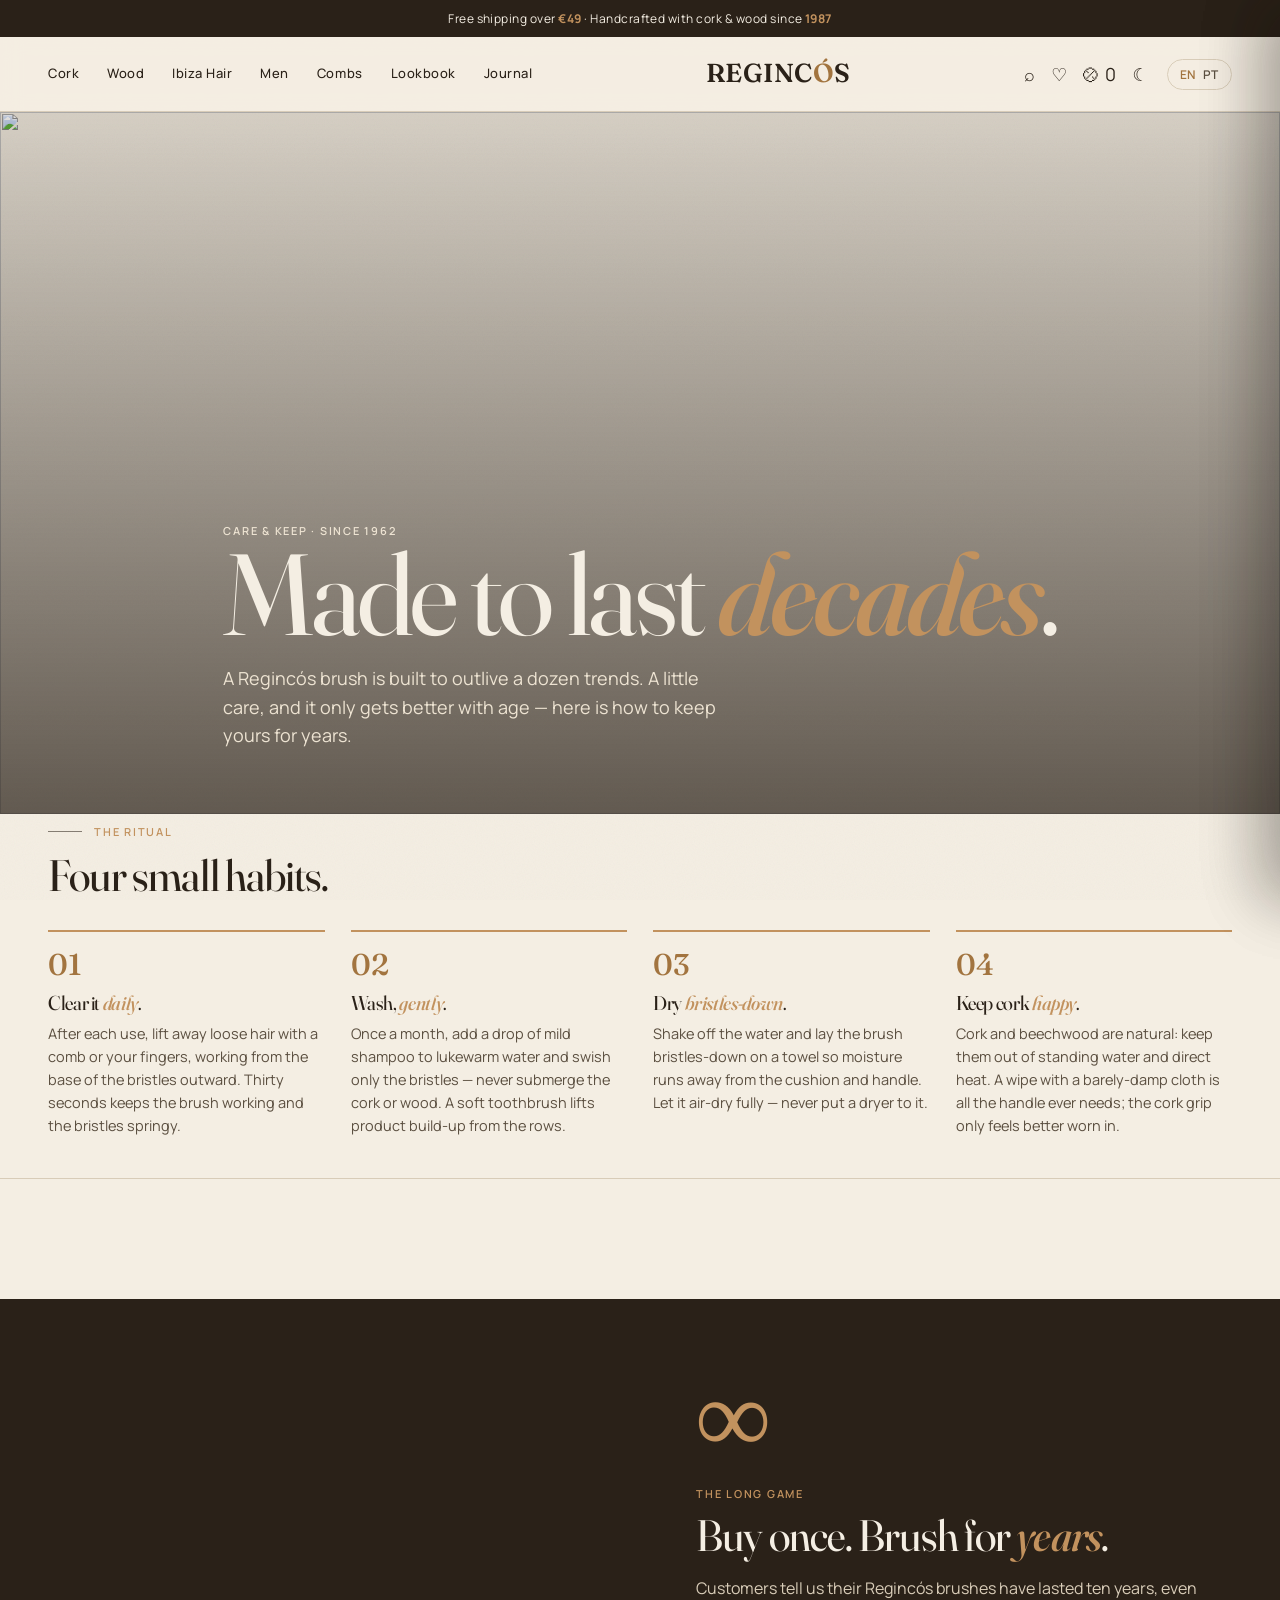
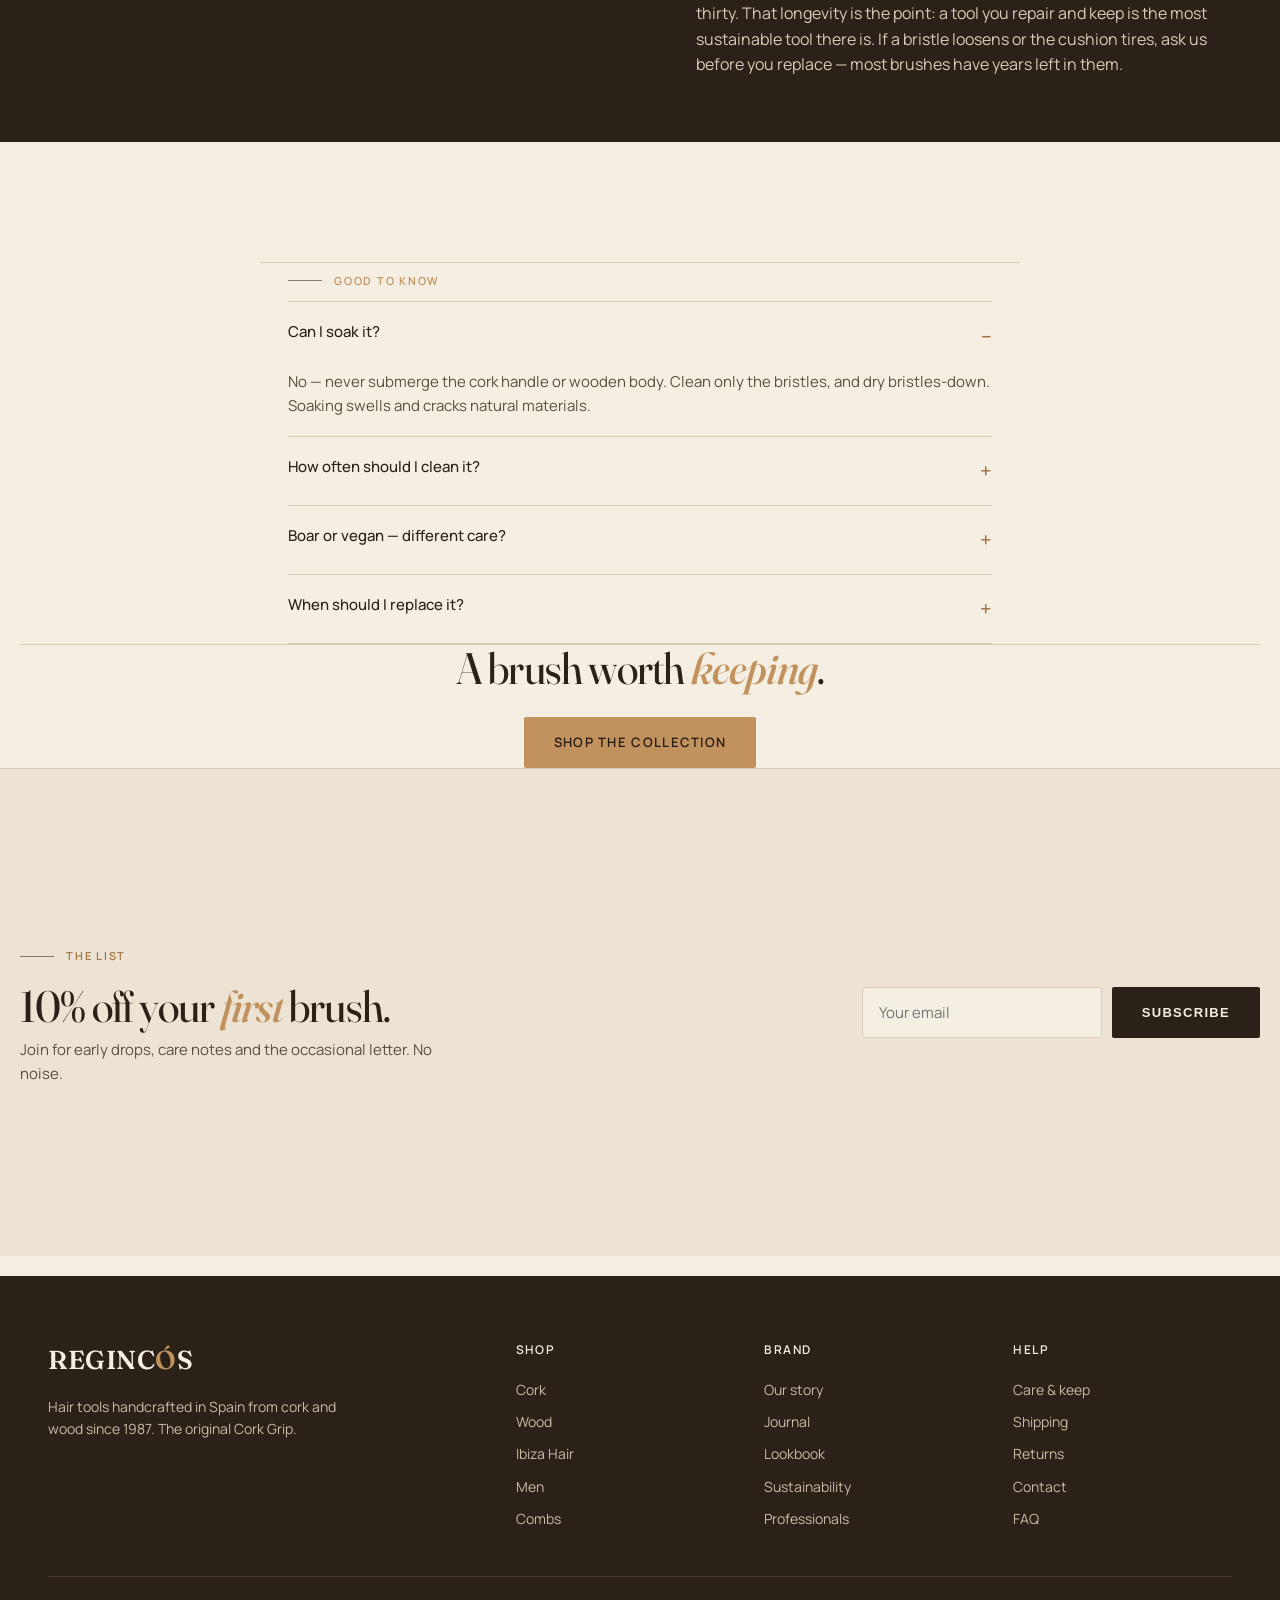
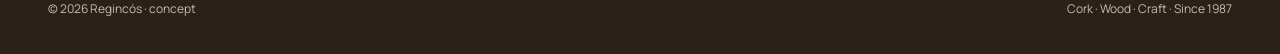
==== commit 930e5551: "a11y skip-to-content link (injected, EN/PT) + Journal added to main nav across all pages (fits deskt" ====
--- a/care.html
+++ b/care.html
@@ -24,7 +24,7 @@
 
 <nav><div class="wrap nav">
   <div class="navlinks">
-    <a href="collection.html" data-i="nav_cork">Cork</a><a href="collection.html" data-i="nav_wood">Wood</a><a href="collection.html">Ibiza Hair</a><a href="collection.html" data-i="nav_men">Men</a><a href="collection.html" data-i="nav_combs">Combs</a><a href="lookbook.html" data-i="nav_lookbook">Lookbook</a>
+    <a href="collection.html" data-i="nav_cork">Cork</a><a href="collection.html" data-i="nav_wood">Wood</a><a href="collection.html">Ibiza Hair</a><a href="collection.html" data-i="nav_men">Men</a><a href="collection.html" data-i="nav_combs">Combs</a><a href="lookbook.html" data-i="nav_lookbook">Lookbook</a><a href="journal.html" data-i="f_journal">Journal</a>
   </div>
   <a href="index.html" class="logo">REGINC<span>Ó</span>S</a>
   <div class="navright">
--- a/assets/style.css
+++ b/assets/style.css
@@ -3,6 +3,11 @@
   --cork:#C2925E; --cork-d:#A2743F; --wood:#6F4E37; --sage:#7C7A5A; --line:#D8CCB8;
 }
 *{margin:0;padding:0;box-sizing:border-box}
+[id]{scroll-margin-top:90px}
+.skip{position:fixed;left:-9999px;top:10px;z-index:200;background:var(--ink);color:var(--paper);padding:11px 18px;border-radius:3px;font-size:13px;font-weight:600;letter-spacing:.02em}
+.skip:focus{left:14px;outline:2px solid var(--sage);outline-offset:2px}
+[id]:focus{outline:none}
+@media(prefers-reduced-motion:no-preference){html{scroll-behavior:smooth}}
 body{background:var(--paper);color:var(--ink);font-family:'Manrope',system-ui,sans-serif;line-height:1.6;-webkit-font-smoothing:antialiased}
 .serif{font-family:'Fraunces',Georgia,serif}
 .wrap{max-width:1240px;margin:0 auto;padding:0 28px}
@@ -529,6 +534,33 @@
 .prod .ph .wish{position:absolute;top:12px;right:12px;z-index:3;width:34px;height:34px;border-radius:50%;border:none;background:rgba(244,238,227,.92);color:var(--ink2);font-size:16px;line-height:1;cursor:pointer;display:flex;align-items:center;justify-content:center;transition:.2s;backdrop-filter:blur(4px)}
 .prod .ph .wish:hover{color:var(--cork-d);transform:scale(1.08)}
 [data-theme="dark"] .prod .ph .wish{background:rgba(26,23,20,.82)}
+/* ===== quick-view button + modal ===== */
+.prod .ph .qv{position:absolute;top:12px;left:12px;z-index:3;width:34px;height:34px;border-radius:50%;border:none;background:rgba(244,238,227,.92);color:var(--ink2);font-size:14px;cursor:pointer;display:flex;align-items:center;justify-content:center;opacity:0;transform:translateY(-4px);transition:.2s;backdrop-filter:blur(4px)}
+.prod:hover .ph .qv{opacity:1;transform:none}
+.prod .ph .qv:hover{color:var(--cork-d)}
+[data-theme="dark"] .prod .ph .qv{background:rgba(26,23,20,.82)}
+@media(hover:none){.prod .ph .qv{opacity:1;transform:none}}
+.qvm{position:fixed;inset:0;z-index:92;background:rgba(20,15,10,.5);backdrop-filter:blur(3px);display:flex;align-items:center;justify-content:center;padding:24px;opacity:0;transition:opacity .25s}
+.qvm.show{opacity:1}
+.qvm-card{background:var(--paper);border:1px solid var(--line);border-radius:10px;overflow:hidden;display:grid;grid-template-columns:1fr 1fr;max-width:760px;width:100%;max-height:88vh;position:relative;box-shadow:0 30px 70px -25px rgba(0,0,0,.5);transform:translateY(14px);transition:transform .3s cubic-bezier(.2,.7,.2,1)}
+.qvm.show .qvm-card{transform:none}
+.qvm-x{position:absolute;top:12px;right:12px;z-index:2;background:rgba(244,238,227,.92);border:1px solid var(--line);width:32px;height:32px;border-radius:50%;cursor:pointer;color:var(--ink);font-size:13px}
+[data-theme="dark"] .qvm-x{background:rgba(26,23,20,.9)}
+.qvm-img{background:var(--paper2)}
+.qvm-img img{width:100%;height:100%;object-fit:cover;display:block}
+.qvm-info{padding:32px 28px;display:flex;flex-direction:column;overflow-y:auto}
+.qvm-info .kick{color:var(--cork-d);margin-bottom:8px}
+.qvm-info h3{font-size:26px;font-weight:500;line-height:1.12;letter-spacing:-.01em}
+.qvm-price{font-size:20px;font-weight:600;font-variant-numeric:tabular-nums;margin:10px 0 14px}
+.qvm-desc{font-size:14px;color:var(--ink2);line-height:1.65;margin-bottom:18px}
+.qvm-opts{display:flex;gap:8px;flex-wrap:wrap;margin-bottom:20px}
+.qvm-opts button{font-size:12.5px;padding:8px 14px;border:1px solid var(--line);border-radius:20px;background:transparent;color:var(--ink2);cursor:pointer;transition:.18s}
+.qvm-opts button:hover{border-color:var(--cork)}
+.qvm-opts button.on{background:var(--ink);color:var(--paper);border-color:var(--ink)}
+.qvm-actions{margin-top:auto}
+.qvm-link{display:block;text-align:center;font-size:13px;color:var(--ink2);margin-top:14px;text-decoration:underline;text-underline-offset:2px}
+.qvm-link:hover{color:var(--cork-d)}
+@media(max-width:640px){.qvm-card{grid-template-columns:1fr;max-height:90vh}.qvm-img{height:210px}.qvm-info{padding:24px 22px}}
 .wishbtn{position:relative;flex:0 0 auto;width:52px;border:1px solid var(--line);background:transparent;color:var(--ink2);font-size:18px;border-radius:3px;cursor:pointer;transition:.2s}
 .wishbtn:hover{border-color:var(--cork);color:var(--cork-d)}
 .wishbtn.on{border-color:#c0392b}
@@ -574,7 +606,88 @@
 .jr-sources a,.jr-body a{color:var(--cork-d);text-decoration:underline;text-underline-offset:2px}
 .jr-sources a:hover,.jr-body a:hover{color:var(--cork)}
 .jr-cta{text-align:center;margin-top:44px}
-@media(max-width:600px){.jr-body p{font-size:16px}.jr-hero{padding-top:40px}}
+.jr-lead{font-size:21px;line-height:1.62;color:var(--ink);margin-bottom:22px}
+.jr-lead::first-letter{font-family:'Fraunces',Georgia,serif;float:left;font-size:74px;line-height:.74;padding:9px 12px 0 0;color:var(--cork-d);font-weight:500}
+.jr-close{font-family:'Fraunces',Georgia,serif;font-size:20px;line-height:1.5;color:var(--ink);margin:36px 0 0;font-style:italic}
+.jr-note{margin-top:42px;border-top:1px solid var(--line);padding-top:20px}
+.jr-note p{font-size:13px;line-height:1.85;color:var(--ink2)}
+.jr-note a{color:var(--cork-d);text-decoration:underline;text-underline-offset:2px}
+.jr-pull{margin:36px 0;text-align:center;border-top:1px solid var(--line);border-bottom:1px solid var(--line);padding:30px 10px}
+.jr-pull blockquote{font-family:'Fraunces',Georgia,serif;font-size:clamp(21px,3.2vw,28px);line-height:1.3;color:var(--ink);font-style:italic;margin:0}
+.jr-pull blockquote::before{content:"“"}.jr-pull blockquote::after{content:"”"}
+.jr-pull figcaption{margin-top:14px;font-size:11px;letter-spacing:.14em;text-transform:uppercase;color:var(--cork-d)}
+/* ===== 404 page ===== */
+.e404{text-align:center;padding:80px 0 110px;min-height:58vh;display:flex;flex-direction:column;align-items:center;justify-content:center}
+.e404-big{font-size:clamp(96px,19vw,210px);font-weight:500;color:var(--cork);line-height:.88;letter-spacing:-.03em;font-variation-settings:"opsz" 144}
+.e404 .kick{margin:18px 0 8px;color:var(--cork-d)}
+.e404 h1{font-size:clamp(28px,4.5vw,46px);font-weight:500;letter-spacing:-.01em;max-width:18ch;line-height:1.05}
+.e404 p{color:var(--ink2);max-width:48ch;margin:14px auto 30px;font-size:17px}
+.e404-btns{display:flex;gap:12px;flex-wrap:wrap;justify-content:center}
+/* ===== newsletter band ===== */
+.nlband{background:var(--paper2);border-top:1px solid var(--line)}
+[data-theme="dark"] .nlband{background:var(--surface)}
+.nl-in{display:flex;align-items:center;justify-content:space-between;gap:34px;padding:50px 0;flex-wrap:wrap}
+.nl-txt .eyebrow{color:var(--cork-d)}
+.nl-txt .h2{margin:6px 0 8px}
+.nl-txt p{color:var(--ink2);font-size:15px;max-width:48ch}
+.nl-form{display:flex;gap:10px;flex:0 0 auto}
+.nl-form input{font-family:inherit;font-size:15px;padding:14px 16px;border:1px solid var(--line);border-radius:3px;background:var(--paper);color:var(--ink);min-width:240px;transition:border-color .2s}
+.nl-form input:focus{outline:none;border-color:var(--cork)}
+.nl-form input.nl-err{border-color:#c0392b}
+.nl-done{font-family:'Fraunces',Georgia,serif;font-size:18px;color:var(--cork-d)}
+@media(max-width:760px){.nl-in{flex-direction:column;align-items:flex-start;gap:20px}.nl-form{width:100%}.nl-form input{flex:1;min-width:0}}
+/* ===== back-to-top ===== */
+.totop{position:fixed;right:18px;bottom:18px;z-index:60;width:44px;height:44px;border-radius:50%;border:1px solid var(--line);background:var(--paper);color:var(--ink);font-size:18px;line-height:1;cursor:pointer;opacity:0;transform:translateY(10px);transition:.25s;box-shadow:0 6px 20px rgba(20,15,10,.18)}
+.totop.show{opacity:1;transform:none}
+.totop:hover{background:var(--ink);color:var(--paper);border-color:var(--ink)}
+[data-theme="dark"] .totop{background:var(--surface-2)}
+@media(max-width:600px){.totop{right:12px;bottom:12px}}
+
+/* ============================================================
+   Finishing pass — curated beautification (design-review panel)
+   ============================================================ */
+/* tasteful text selection */
+::selection{background:var(--cork);color:#1A1714}
+::-moz-selection{background:var(--cork);color:#1A1714}
+[data-theme="dark"] ::selection{background:var(--cork-d);color:#1A1714}
+[data-theme="dark"] ::-moz-selection{background:var(--cork-d);color:#1A1714}
+/* keyboard focus ring (sage) — site-wide a11y, no effect on mouse use */
+:focus-visible{outline:2px solid var(--sage);outline-offset:3px}
+input:focus-visible,select:focus-visible,.nl-form input:focus-visible{outline-offset:2px}
+.navlinks a:focus-visible{border-bottom-color:transparent}
+@media(prefers-contrast:more){:focus-visible{outline-width:3px;outline-offset:4px}}
+/* branded scrollbar */
+*{scrollbar-color:rgba(194,146,94,.5) transparent;scrollbar-width:thin}
+[data-theme="dark"] *{scrollbar-color:rgba(210,163,108,.42) transparent}
+::-webkit-scrollbar{width:11px;height:11px}
+::-webkit-scrollbar-track{background:transparent}
+::-webkit-scrollbar-thumb{background-color:rgba(194,146,94,.5);border-radius:6px;border:3px solid var(--paper)}
+::-webkit-scrollbar-thumb:hover{background-color:rgba(194,146,94,.85)}
+[data-theme="dark"] ::-webkit-scrollbar-thumb{background-color:rgba(210,163,108,.42);border-color:var(--paper)}
+/* prose flow + a relic weight fix */
+.jr-body p,.chapter p,.pro-card p,.pro-step p,.care-card p,.care-faq p,.split .txt p,.lead,.jr-stand{text-wrap:pretty}
+.jr-body h2{font-weight:420;letter-spacing:-.015em}
+/* optical sizing on Fraunces subheads */
+.prod h4,.mprod h4,.bn-n,.care-card .pro-c-h,.lb-card .nm,.stk-shop,.cd-n,.cp-n{font-optical-sizing:auto}
+/* dark-mode parity fixes */
+[data-theme="dark"] nav{background:rgba(26,23,20,.88)}
+[data-theme="dark"] .prod .ph .add{background:rgba(44,39,32,.95);color:var(--ink)}
+[data-theme="dark"] .cart-ov{background:rgba(0,0,0,.4)}
+.stickybar{background:rgba(244,238,227,.95)}
+[data-theme="dark"] .stickybar{background:rgba(26,23,20,.95)}
+/* refined hover depth */
+.prod .ph{transition:box-shadow .28s}
+.cell:hover{box-shadow:0 22px 46px -22px rgba(42,33,24,.45)}
+.prod:hover .ph{box-shadow:0 20px 40px -24px rgba(42,33,24,.4)}
+.btn:not(.ghost):hover{box-shadow:0 12px 24px -12px rgba(42,33,24,.45)}
+[data-theme="dark"] .cell:hover,[data-theme="dark"] .prod:hover .ph{box-shadow:0 22px 46px -22px rgba(0,0,0,.6)}
+.navlinks a:hover{color:var(--cork-d)}
+[data-theme="dark"] .navlinks a:hover{color:var(--cork)}
+/* tactile press feedback */
+@media(prefers-reduced-motion:no-preference){.chip:active,.pchip:active,.rchip:active,.opt .row button:active,.qz-opt:active,.btn:active{transform:scale(.985)}}
+/* honour reduced-motion site-wide */
+@media(prefers-reduced-motion:reduce){*,*::before,*::after{animation-duration:.01ms!important;animation-iteration-count:1!important;transition-duration:.01ms!important;scroll-behavior:auto!important}}
+@media(max-width:600px){.jr-body p{font-size:16px}.jr-hero{padding-top:40px}.jr-lead{font-size:18.5px}.jr-lead::first-letter{font-size:60px}}
 /* ===== stockists (Professionals page) ===== */
 .stockists{padding-top:10px}
 .stk-grid{display:grid;grid-template-columns:repeat(4,1fr);gap:30px;margin-top:8px}
